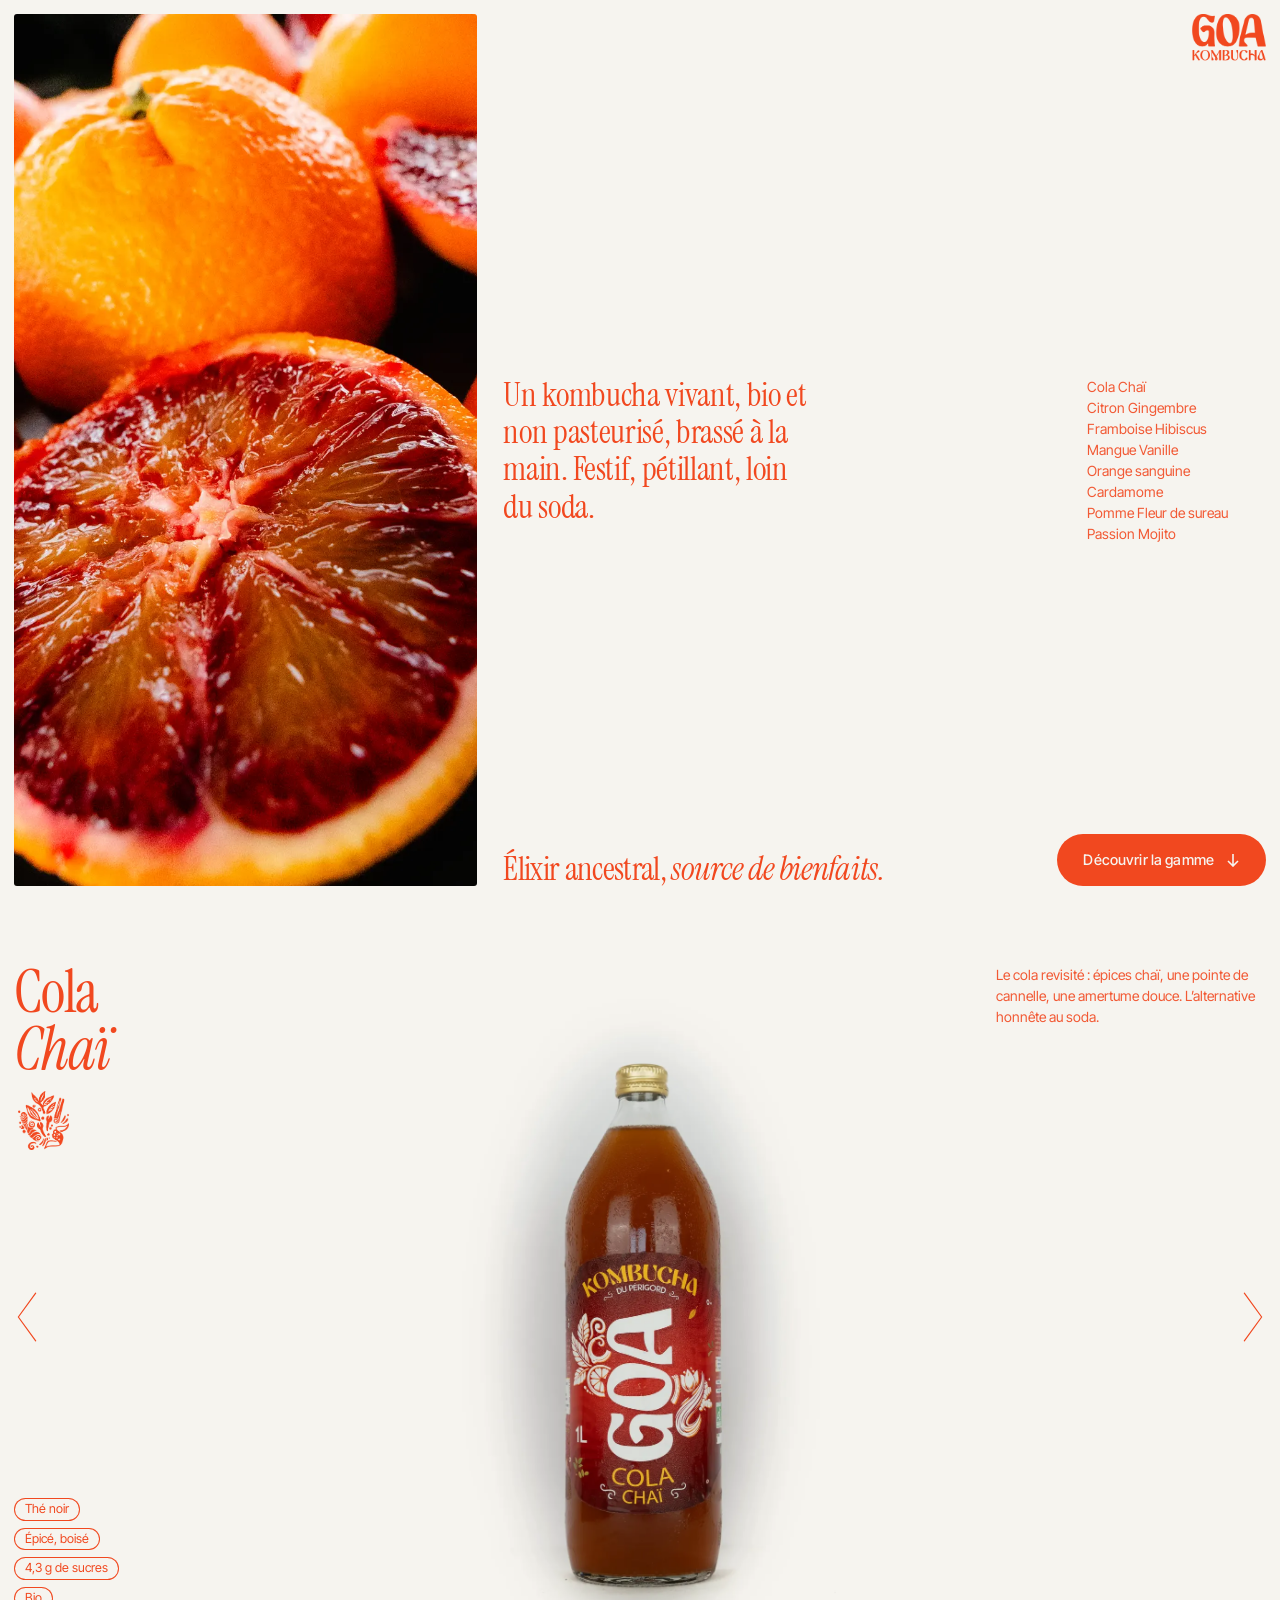
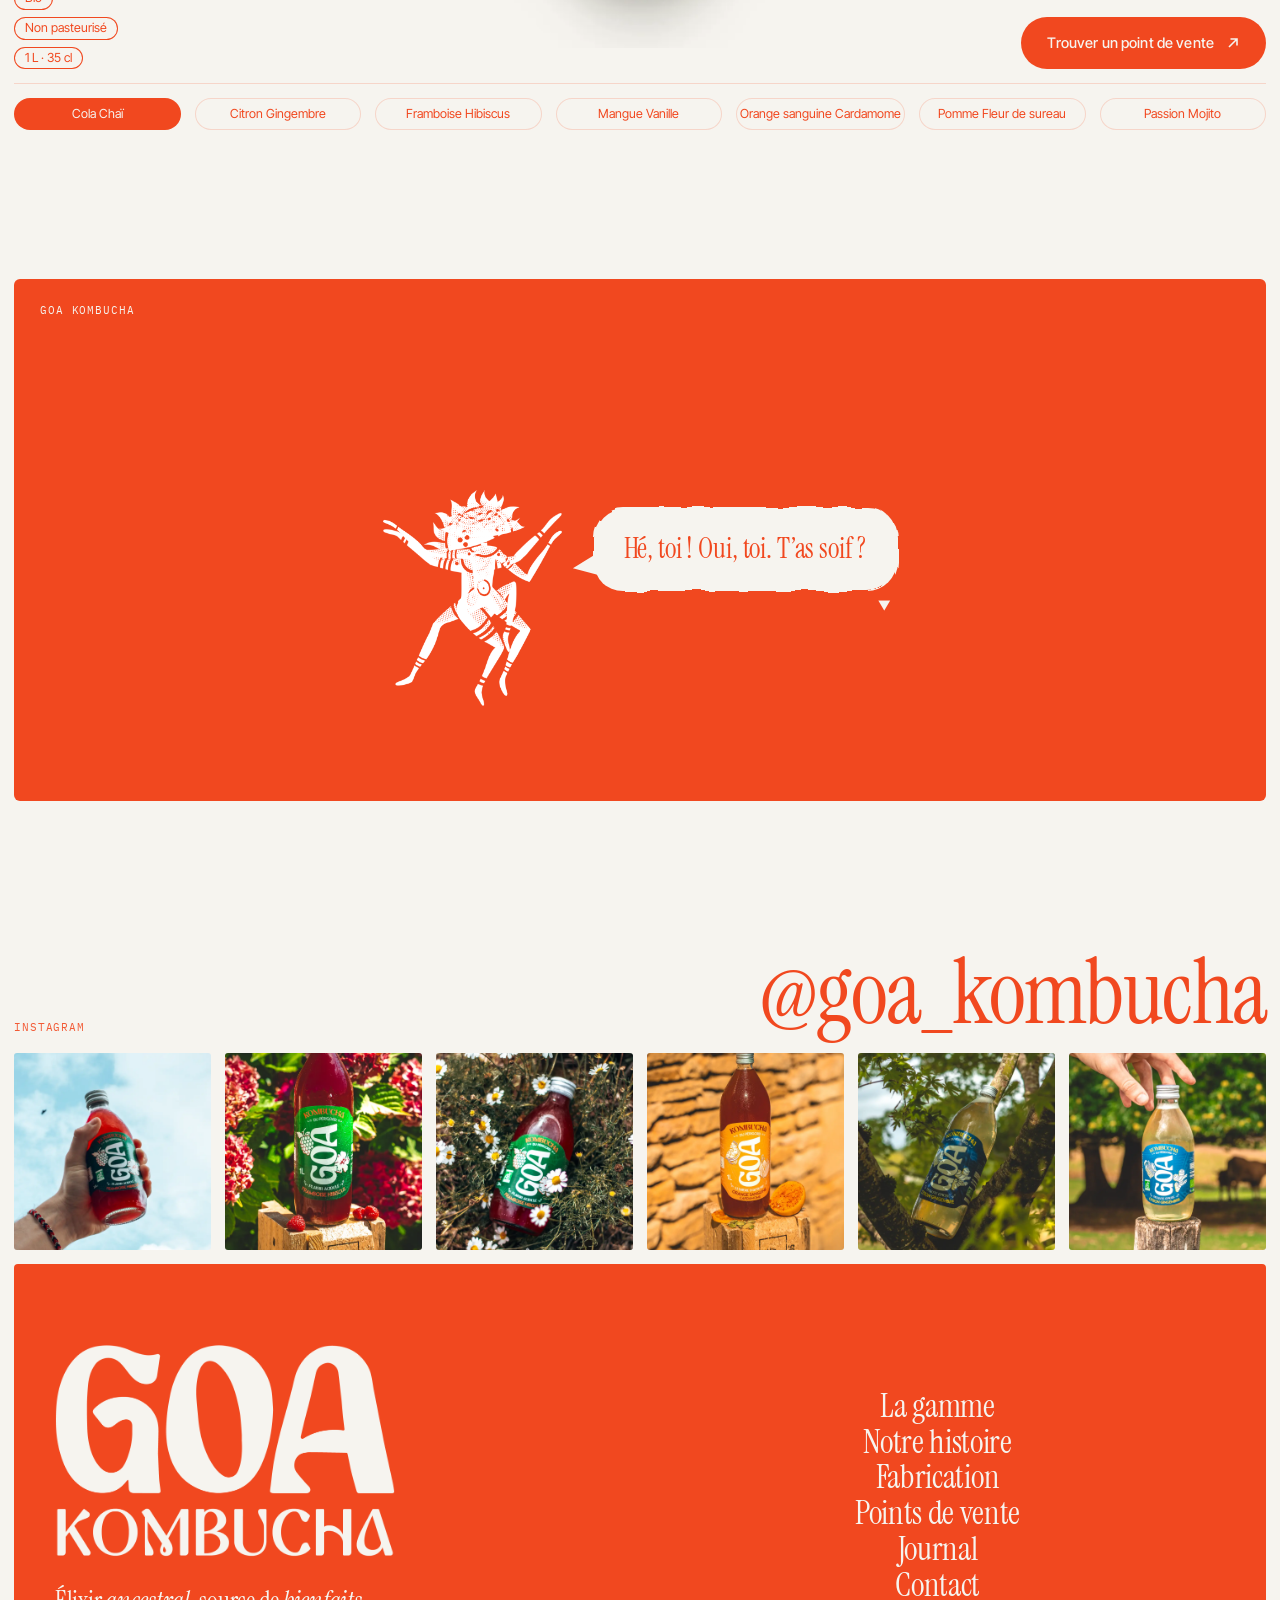
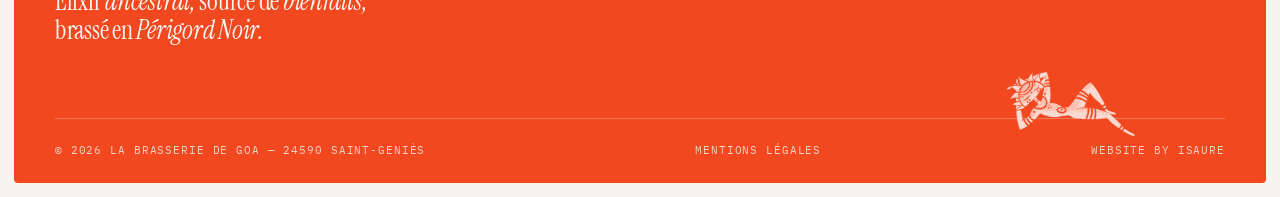
==== maquette-v2/index.html @ 50621bd3 "V2 : page 404 à bulles, saveurs du hero cliquables, FAQ animée, finitions - 404 : bulles orange en c" ====
<!doctype html>
<html lang="fr">
<head>
<meta charset="utf-8">
<meta name="viewport" content="width=device-width, initial-scale=1">
<title>GOA Kombucha — Kombucha bio du Périgord</title>
<meta name="description" content="GOA Kombucha — kombucha bio, vivant et non pasteurisé, brassé en Périgord Noir.">
<link rel="icon" href="img/logo/goa-rond.png">
<link rel="preconnect" href="https://fonts.googleapis.com">
<link rel="preconnect" href="https://fonts.gstatic.com" crossorigin>
<link href="https://fonts.googleapis.com/css2?family=Instrument+Serif:ital@0;1&family=IBM+Plex+Mono:wght@400;500&family=Inter+Tight:wght@400;500;600&display=swap" rel="stylesheet">
<link rel="stylesheet" href="style.css?v=20261012230729">
</head>
<body class="home">

<header class="hdr">
  <a href="index.html" class="hdr__logo" aria-label="GOA — accueil"><span class="wordmark"></span></a>
  <nav class="nav" aria-label="Navigation principale"><a class="tag br" href="#gamme" data-en="Range">La gamme</a><a class="tag br" href="histoire.html" data-en="Story">Histoire</a><a class="tag br" href="fabrication.html" data-en="Making">Fabrication</a><a class="tag br" href="points-de-vente.html" data-en="Where to buy">Points de vente</a><a class="tag br" href="journal.html" data-en="Journal">Journal</a><a class="tag br" href="contact.html" data-en="Contact">Contact</a></nav>
  <div class="hdr__right">
    <div class="lang tag"><button class="is-on" data-lang="fr">FR</button><span>/</span><button data-lang="en">EN</button></div>
    <a class="tag br hdr__pro" href="#" data-pro data-en="Pro area">Espace pro</a>
    <button class="burger" aria-expanded="false" aria-label="Menu"><i></i></button>
  </div>
</header>

<main id="top">

<!-- ============ HERO ============ -->
<section class="hero">
  <div class="hero__card" data-pop="fade">
    <div class="hero__panel">
      <img src="img/photos/dsc05796.webp" alt="Orange sanguine, coupée">
    </div>
    <div class="hero__main">
      <div class="hero__cols">
        <div class="hcol"><p data-en="A living, organic, unpasteurised kombucha, brewed by hand. Festive, sparkling, nothing like soda.">Un kombucha vivant, bio et non pasteurisé, brassé à la main. Festif, pétillant, loin du soda.</p></div>
        <div class="hcol"><ul><li><a href="#gamme" data-flavor="0">Cola Chaï</a></li><li><a href="#gamme" data-flavor="1">Citron Gingembre</a></li><li><a href="#gamme" data-flavor="2">Framboise Hibiscus</a></li><li><a href="#gamme" data-flavor="3">Mangue Vanille</a></li><li><a href="#gamme" data-flavor="4">Orange sanguine Cardamome</a></li><li><a href="#gamme" data-flavor="5">Pomme Fleur de sureau</a></li><li><a href="#gamme" data-flavor="6">Passion Mojito</a></li></ul></div>
      </div>
      <div class="hero__bottom">
        <h1 class="serif hero__title"><span data-en="Ancestral elixir,">Élixir ancestral,</span> <em data-en="a source of goodness.">source de bienfaits.</em></h1>
        <a class="btn" href="#gamme"><span data-en="Discover the range">Découvrir la gamme</span><svg viewBox="0 0 14 14" fill="none" stroke="currentColor" stroke-width="1.6"><path d="M7 1v12M2 8l5 5 5-5"/></svg></a>
      </div>
    </div>
  </div>
</section>

<!-- ============ LA GAMME : toute la gamme d'un coup d'œil, la saveur survolée en grand ============ -->
<section class="gamme" id="gamme">
  <div class="wrap">
    <div class="stage" data-pop>
      <div class="stage__top">
        <div><span class="tag tag--soft stage__tag"></span><h3 class="serif stage__title"></h3><span class="stage__fruit" aria-hidden="true"></span></div>
        <div class="stage__topr"><p class="stage__desc"></p></div>
      </div>
      <div class="stage__mid">
        <img class="stage__bottle" alt="">
      </div>
      <div class="stage__bottom">
        <ul class="pills"></ul>
        <a class="btn stage__btn" href="points-de-vente.html"><span data-en="Where to buy">Trouver un point de vente</span><svg viewBox="0 0 14 14" fill="none" stroke="currentColor" stroke-width="1.6"><path d="M3 11 11 3M4.5 3H11v6.5"/></svg></a>
      </div>

        <button class="stage__arrow stage__arrow--l" aria-label="Saveur précédente"><svg viewBox="0 0 24 48" fill="none" stroke="currentColor" stroke-width="1.1" stroke-linecap="round" stroke-linejoin="round" aria-hidden="true"><path d="M20 2 4 24l16 22"/></svg></button>
        <button class="stage__arrow stage__arrow--r" aria-label="Saveur suivante"><svg viewBox="0 0 24 48" fill="none" stroke="currentColor" stroke-width="1.1" stroke-linecap="round" stroke-linejoin="round" aria-hidden="true"><path d="M4 2l16 22L4 46"/></svg></button>
    </div>
    <div class="pickrow" role="group" aria-label="La gamme"></div>
  </div>
</section>

<!-- ============ AFFICHE : un petit dialogue ============ -->
<section class="poster" data-pop style="margin-top:var(--void)">
  <span class="tag tl">GOA Kombucha</span>
  <div class="poster__scene">
    <div class="stopmo poster__perso" data-frames="dancer,dancer-2" data-fps="1.5"></div>
    <div class="poster__bubble" role="status" aria-live="polite">
      <p class="poster__text"><span class="typed"></span><span class="rest"></span></p>
      <span class="poster__next" aria-hidden="true">▼</span>
    </div>
  </div>
  <svg width="0" height="0" aria-hidden="true" style="position:absolute"><filter id="rough" x="-6%" y="-10%" width="112%" height="120%"><feTurbulence type="fractalNoise" baseFrequency=".035" numOctaves="2" seed="4"/><feDisplacementMap in="SourceGraphic" scale="8"/></filter></svg>
</section>

</main>

<!-- ============ INSTAGRAM ============ -->
<section class="insta">
  <div class="wrap">
    <div class="insta__head">
      <span class="tag tag--soft" data-pop>Instagram</span>
      <a class="insta__handle serif" href="#" data-pop>@goa_kombucha</a>
    </div>
    <div class="insta__grid"><a href="#" data-pop><img src="img/photos/dsc-0016-grand.webp" alt="" loading="lazy"></a><a href="#" data-pop><img src="img/photos/dsc01860.webp" alt="" loading="lazy"></a><a href="#" data-pop><img src="img/photos/dsc-0034-grand.webp" alt="" loading="lazy"></a><a href="#" data-pop><img src="img/photos/dsc02057.webp" alt="" loading="lazy"></a><a href="#" data-pop><img src="img/photos/img-4917-grand.webp" alt="" loading="lazy"></a><a href="#" data-pop><img src="img/photos/dsc-0027-grand.webp" alt="" loading="lazy"></a></div>
  </div>
</section>


<footer class="ft">
  <div class="ft__inner">
    <div class="ft__brand">
      <a href="index.html" class="ft__logo" aria-label="GOA — accueil"><span class="wordmark"></span></a>
      <p class="ft__phrase">Élixir <em>ancestral,</em> source de <em>bienfaits,</em> brassé en <em>Périgord&nbsp;Noir.</em></p>
    </div>
    <nav class="ft__nav" aria-label="Pied de page">
      <a href="index.html#gamme">La gamme</a><a href="histoire.html">Notre histoire</a><a href="fabrication.html">Fabrication</a>
      <a href="points-de-vente.html">Points de vente</a><a href="journal.html">Journal</a><a href="contact.html">Contact</a>
    </nav>
    <div class="ft__legal"><img class="ft__sleep" src="img/persos/dormir.webp" alt=""><span>© 2026 La Brasserie de GOA — 24590 Saint-Geniès</span><a href="#">Mentions légales</a><a href="https://isaure-lohest.com/" target="_blank" rel="noopener">Website by Isaure</a></div>
  </div>
</footer>

<!-- ============ ESPACE PRO ============ -->
<div class="pro" aria-hidden="true" role="dialog" aria-modal="true" aria-label="Espace pro">
  <div class="drawer__scrim"></div>
  <div class="pro__box">
    <img class="pro__perso" src="img/persos/porter-verres.webp" alt="">
    <button class="drawer__close pro__close" aria-label="Fermer">✕</button>
    <span class="tag tag--soft">Espace pro</span>
    <h2 class="serif">Servir GOA, <em>c’est simple.</em></h2>
    <ul>
      <li><b>Épiceries &amp; magasins bio</b><span>dès 6 bouteilles</span></li>
      <li><b>Restaurants &amp; bars</b><span>dès 12 bouteilles</span></li>
      <li><b>Événements</b><span>sur devis</span></li>
    </ul>
    <a class="btn" href="#">Accéder à l’espace pro ↗</a>
  </div>
</div>

<script src="app.js?v=20261012230729"></script>
</body>
</html>
---- maquette-v2/style.css ----
@charset "utf-8";
/* =========================================================
   GOA — maquette V2 · « le grand salon »
   Beige chaud, terracotta, orange. Presque rien à l'écran,
   des petits textes, des filets, des personnages qui flânent.
   Les saveurs apportent la couleur ; le survol apporte le jeu.
   ========================================================= */

:root {
  --paper: #f6f4ef;                                /* crème presque blanc (réf. re_) */
  --paper-2: #ebe8e1;
  --card: #fbfaf6;
  --ink: #f1481f;                                  /* tout le texte et les filets en orange (réf. re_). Revenir au brun : #251b15 */
  --ink-2: color-mix(in srgb, var(--ink) 90%, var(--paper));
  --terra: #f1481f;                               /* l'orange de la marque : texte, filets, pastilles, pied de page */
  --orange: #f1481f;
  --line: color-mix(in srgb, var(--ink) 18%, transparent);
  --c: #b3262b;                                   /* couleur de la saveur courante */

  --f-display: 'Instrument Serif', 'Times New Roman', serif;
  --f-sans: 'Inter Tight', system-ui, sans-serif;
  --f-mono: 'IBM Plex Mono', ui-monospace, monospace;

  --frame: 14px;                                  /* le liseré terracotta qui encadre le hero et le pied */
  --hdr: 64px;
  --gut: clamp(20px, 3.4vw, 52px);
  --pop: cubic-bezier(.34, 1.56, .64, 1);         /* rebond : dépasse puis se pose */
  --ease: cubic-bezier(.22, 1, .36, 1);
  --ph: max(300px, calc((100vw - 28px) * .37));   /* largeur de la photo du hero */
  --void: clamp(90px, 15vh, 190px);               /* le vide, mesuré */
}

*, *::before, *::after { box-sizing: border-box; }
html { -webkit-text-size-adjust: 100%; scroll-behavior: smooth; scroll-padding-top: var(--hdr); overflow-x: clip; }
body { margin: 0; background: var(--paper); color: var(--ink); font: 400 16px/1.55 var(--f-sans); -webkit-font-smoothing: antialiased; overflow-x: clip; }
img { display: block; max-width: 100%; }
a { color: inherit; text-decoration: none; }
button { font: inherit; color: inherit; background: none; border: 0; padding: 0; cursor: pointer; }
h1, h2, h3, h4, p, ul, ol, dl, dd, figure { margin: 0; }
ul, ol { padding: 0; list-style: none; }
::selection { background: var(--terra); color: var(--paper); }
:focus-visible { outline: 2px solid var(--terra); outline-offset: 3px; }
.sr { position: absolute; width: 1px; height: 1px; overflow: hidden; clip: rect(0 0 0 0); white-space: nowrap; }

.wrap { padding-inline: calc(var(--frame) + var(--gut) * .5); }
.serif { font-family: var(--f-display); font-optical-sizing: auto; font-weight: 400; letter-spacing: -.02em; line-height: 1.02; }
.serif em { font-weight: 400; }
.tag { font-family: var(--f-mono); font-size: 11px; font-weight: 400; letter-spacing: .08em; text-transform: uppercase; line-height: 1.4; }
.tag--soft { color: var(--ink-2); }
.small { font-size: 14px; line-height: 1.55; color: var(--ink-2); }

/* [ crochets ] : le crochet s'écarte au survol */
.br { display: inline-flex; gap: .5em; align-items: baseline; white-space: nowrap; transition: gap .45s var(--pop), color .25s; }
.br::before { content: '['; } .br::after { content: ']'; }
.br:hover { gap: 1.1em; color: var(--terra); }

/* boutons : un pavé plein qui grossit et penche */
.btn { display: inline-flex; align-items: center; gap: 12px; padding: 15px 26px; border-radius: 99px; background: var(--terra); color: var(--paper); font-size: 14.5px; font-weight: 500; letter-spacing: .01em; transition: transform .5s var(--pop), background-color .3s; }
.btn:hover { transform: scale(1.07) rotate(-2deg); background: var(--orange); }
.btn:active { transform: scale(.97); }
.btn svg { width: 14px; height: 14px; transition: transform .5s var(--pop); }
.btn:hover svg { transform: translateX(4px) rotate(-12deg); }
.btn--line { background: transparent; color: var(--ink); box-shadow: inset 0 0 0 1.5px var(--ink); }
.btn--line:hover { background: var(--ink); color: var(--paper); }
.btn--paper { background: var(--paper); color: var(--terra); }
.btn--paper:hover { background: #fff; }

/* logo par masque : prend la couleur du texte */
.wordmark { display: block; background: currentColor; aspect-ratio: 1648 / 1063;
  -webkit-mask: url(img/logo/logo-blanc.png) center / contain no-repeat; mask: url(img/logo/logo-blanc.png) center / contain no-repeat; }

/* ---------- En-tête : classique, discret ---------- */
.hdr { position: fixed; inset: 0 0 auto; z-index: 60; height: var(--hdr); display: grid; grid-template-columns: 1fr auto 1fr; align-items: center; gap: 24px; padding-inline: calc(var(--frame) + 16px); color: var(--ink); transition: background-color .4s, color .4s, box-shadow .4s, padding .5s var(--ease); }
.hdr.is-solid { background: color-mix(in srgb, var(--paper) 94%, transparent); backdrop-filter: blur(12px); -webkit-backdrop-filter: blur(12px); box-shadow: 0 1px 0 var(--line); }
.hdr__logo { width: 74px; transition: transform .5s var(--pop); }
.hdr__logo:hover { transform: rotate(-5deg) scale(1.08); }
.nav { display: flex; gap: clamp(16px, 2.2vw, 34px); }
/* page active : un seul trait continu sous les crochets et le mot (le soulignement natif se coupait entre les trois morceaux) */
.nav a[aria-current="page"] { padding-bottom: 5px; background: linear-gradient(currentColor, currentColor) 0 100% / 100% 1.5px no-repeat; }
.hdr__right { display: flex; justify-content: flex-end; align-items: center; gap: 22px; }
.lang { display: flex; gap: 6px; } .lang button { opacity: .5; transition: opacity .2s; } .lang button.is-on { opacity: 1; }
.burger { display: none; width: 42px; height: 42px; border-radius: 50%; box-shadow: inset 0 0 0 1.5px currentColor; position: relative; transition: transform .5s var(--pop); }
.burger:hover { transform: scale(1.1) rotate(8deg); }
.burger i, .burger i::before { position: absolute; left: 13px; right: 13px; height: 1.5px; background: currentColor; transition: transform .35s var(--ease); }
.burger i { top: 20px; } .burger i::before { content: ''; left: 0; right: 0; top: -5px; }
.burger[aria-expanded="true"] i { transform: rotate(45deg); } .burger[aria-expanded="true"] i::before { transform: translateY(5px) rotate(-90deg); }
@media (max-width: 1000px) {
  .hdr { grid-template-columns: 1fr auto; }
  .burger { display: block; }
  .hdr__pro { display: none; }
  .nav { position: fixed; inset: var(--hdr) 0 auto 0; flex-direction: column; gap: 0; padding: 6px calc(var(--frame) + 16px) 26px; background: var(--paper); color: var(--ink); box-shadow: 0 1px 0 var(--line); transform: translateY(-10px); opacity: 0; visibility: hidden; transition: transform .4s var(--ease), opacity .3s, visibility .3s; }
  .nav.is-open { transform: none; opacity: 1; visibility: visible; }
  .nav a { font-family: var(--f-display); font-size: 30px; font-weight: 400; letter-spacing: -.01em; text-transform: none; padding: 12px 0; border-bottom: 1px solid var(--line); }
  .nav a::before, .nav a::after { display: none; }
  .nav a[aria-current="page"] { background: none; font-style: italic; }
}

/* ---------- Entrées : un petit rebond, une seule fois ---------- */
.js [data-pop] { opacity: 0; }
.js [data-pop].in { opacity: 1; animation: pop .95s var(--pop) backwards; animation-delay: var(--d, 0s); }
.js [data-pop="up"].in { animation-name: popUp; animation-timing-function: var(--ease); }
.js [data-pop="fade"].in { animation: fade 1s var(--ease) backwards; animation-delay: var(--d, 0s); }
@keyframes pop { from { opacity: 0; transform: scale(.84) translateY(20px); } to { opacity: 1; transform: none; } }
@keyframes popUp { from { opacity: 0; transform: translateY(44px); } to { opacity: 1; transform: none; } }
@keyframes fade { from { opacity: 0; } to { opacity: 1; } }

/* ---------- Personnages ---------- */
.perso { display: block; }
.perso img, .stopmo img { transition: transform .55s var(--pop); }
.perso:hover img, .stopmo:hover img { transform: rotate(-6deg) scale(1.07); }
.float { animation: float 7s ease-in-out infinite; }
@keyframes float { 50% { transform: translateY(-10px) rotate(1.5deg); } }
.stopmo { display: grid; }
.stopmo img { grid-area: 1 / 1; width: 100%; height: auto; opacity: 0; }
.stopmo img.on { opacity: 1; }
.hop { animation: hop .75s var(--pop); }
@keyframes hop { 0% { transform: none; } 30% { transform: translateY(-30px) scaleY(1.06) scaleX(.96); } 58% { transform: translateY(0) scaleY(.9) scaleX(1.08); } 100% { transform: none; } }
[data-hop] { cursor: pointer; }

/* =========================================================
   ACCUEIL
   ========================================================= */
.hero { height: 100svh; min-height: 660px; background: var(--paper); padding: 14px; }   /* la photo est à 14 px de tous les bords */
.hero__card { position: relative; height: 100%; display: grid; grid-template-columns: var(--ph) 1fr; gap: 14px; }
.hero__panel { position: relative; border-radius: 3px; overflow: hidden; background: var(--paper-2); }
.hero__panel img { position: absolute; inset: 0; width: 100%; height: 100%; object-fit: cover; transition: transform 1.2s var(--ease); }
.hero__panel:hover img { transform: scale(1.04); }
.hero__main { position: relative; display: grid; grid-template-rows: 1fr auto; padding: calc(var(--hdr) - 6px) 0 0 12px; min-width: 0; }
.hero__top { display: flex; justify-content: space-between; gap: 16px; }
.hero__cols { align-self: center; display: grid; grid-template-columns: repeat(12, 1fr); column-gap: 16px; row-gap: 32px; }
.hcol:nth-child(1) { grid-column: 1 / 6; }
.hcol:nth-child(1) p { font-family: var(--f-display); font-size: clamp(26px, 2.6vw, 42px); line-height: 1.12; letter-spacing: -.01em; color: var(--ink); max-width: 17em; }
.hcol:nth-child(2) { grid-column: 10 / 13; }
.hcol h2 { font-family: var(--f-mono); font-size: 11px; font-weight: 500; letter-spacing: .08em; text-transform: uppercase; margin-bottom: 8px; }
.hcol p, .hcol li { font-size: 14px; line-height: 1.5; color: var(--ink-2); }
.hcol li button { text-align: left; transition: color .2s, padding .45s var(--pop); }
.hcol li button:hover, .hcol li button.is-on { color: var(--terra); padding-left: 10px; }
/* saveurs du hero : cliquables, elles mènent à la gamme avec la saveur choisie ; la ligne glisse au survol */
.hcol li a { display: inline-block; transition: color .3s, transform .45s var(--pop); }
.hcol li a:hover, .hcol li a:focus-visible { color: var(--terra); transform: translateX(10px); }
.hero__bottom { display: flex; justify-content: space-between; align-items: end; gap: 24px; flex-wrap: wrap; }
.hero__title { font-size: clamp(26px, 2.6vw, 42px); max-width: 17em; }
.hero__title em { font-style: italic; color: var(--terra); }
.hero__dancer { position: absolute; left: 44%; top: 17%; width: clamp(70px, 7vw, 120px); }
.hero__sun { position: absolute; right: 6%; top: 11%; width: clamp(30px, 3vw, 46px); animation: spin 70s linear infinite; opacity: .8; }
@keyframes spin { to { transform: rotate(360deg); } }
@media (max-width: 1100px) { .hcol:nth-child(n) { grid-column: span 6; } }
@media (max-width: 860px) {
  .hero { height: auto; min-height: 100svh; }
  .hero__card { grid-template-columns: 1fr; height: auto; }
  .hero__panel { height: 44svh; }
  .hero__main { gap: 30px; padding: 14px 8px 10px; }
  .hero__sun { display: none; }
}

/* la gamme : la scène (nom, cadres, cartes) + toute la gamme en rangée (réf. Bouquet) */
.gamme { padding-block: var(--void) 0; }
.stage { display: grid; grid-template-rows: auto 1fr auto; min-height: min(86svh, 820px); padding-bottom: 12px; }
.stage__top { display: flex; justify-content: space-between; align-items: flex-start; gap: 20px; }
.stage__title { font-size: clamp(46px, 4.6vw, 78px); line-height: .96; margin-top: 0; animation: popUp .5s var(--ease) backwards; }
.stage__title span, .stage__title em { display: block; }
.stage__title em { font-style: italic; }
.stage__mid { position: relative; display: grid; place-items: center; padding-block: clamp(10px, 2vh, 24px); }
.stage__bottle { height: clamp(300px, 56vh, 560px); width: auto; max-width: 100%; object-fit: contain; mix-blend-mode: multiply; animation: pop .6s var(--pop) backwards; transition: transform .3s ease-out; }
.stage__bottle.label { height: auto; width: min(52vw, 560px); mix-blend-mode: normal; border-radius: 4px; transform: rotate(-5deg); }
.stage__bottle:hover { transform: scale(1.06) rotate(-3deg); }
.stage__bottle.label:hover { transform: scale(1.05) rotate(-2deg); }
.stage__arrow { position: absolute; top: 50%; width: 26px; margin-top: -26px; color: var(--ink); transition: transform .3s ease-out, opacity .2s; }
.stage__arrow svg { display: block; width: 100%; height: auto; overflow: visible; }
.stage__arrow--l { left: clamp(0px, 4vw, 70px); } .stage__arrow--r { right: clamp(0px, 4vw, 70px); }
.stage__arrow--l:hover { transform: translateX(-6px); } .stage__arrow--r:hover { transform: translateX(6px); }
.stage__bottom { display: grid; grid-template-columns: repeat(12, 1fr); column-gap: 20px; align-items: end; }
.pills { grid-column: 1 / 5; display: grid; justify-items: start; gap: 6px; }
.pill { display: inline-block; padding: 3px 12px; border-radius: 99px; box-shadow: inset 0 0 0 1px var(--terra); color: var(--terra); font-size: 13px; line-height: 1.5; transition: transform .35s var(--pop), background-color .2s, color .2s; }
.pill--fill { background: var(--terra); color: var(--paper); box-shadow: none; margin-top: 4px; }
.pill--fill:hover { transform: scale(1.06) rotate(-2deg); }
.stage__desc { grid-column: 6 / 11; font-size: 14.5px; color: var(--ink-2); max-width: 44ch; }
.stage__btn { grid-column: 10 / 13; justify-self: end; }
@media (max-width: 900px) {
  .stage__bottom { grid-template-columns: 1fr; row-gap: 16px; }
  .pills, .stage__desc, .stage__btn { grid-column: 1; justify-self: start; text-align: left; }
  .stage__arrow { top: auto; bottom: 0; margin-top: 0; }
}
.pickrow__title { text-align: center; font-size: clamp(22px, 2.2vw, 32px); margin: clamp(28px, 5vw, 64px) 0 18px; padding-top: clamp(20px, 3vw, 36px); border-top: 1px solid var(--line); }
.pickrow { display: grid; grid-template-columns: repeat(7, 1fr); gap: clamp(6px, .8vw, 12px); }
.pick { display: grid; gap: 6px; text-align: center; transition: transform .4s var(--pop); }
.pick:hover, .pick.is-on { transform: translateY(-5px); }
.pick__tile { display: grid; place-items: end center; aspect-ratio: 4 / 5; border-radius: 6px; background: #fbfaf6; overflow: hidden; padding-top: 8%; box-shadow: 0 0 0 1px var(--line); transition: box-shadow .25s; }
.pick__tile img { height: 100%; width: auto; max-width: 92%; object-fit: contain; mix-blend-mode: multiply; transition: transform .3s ease-out; }
.pick__tile img.label { height: auto; width: 88%; align-self: center; mix-blend-mode: normal; border-radius: 3px; transform: rotate(-6deg); }
.pick:hover .pick__tile img:not(.label), .pick.is-on .pick__tile img:not(.label) { transform: scale(1.08) rotate(-3deg); }
.pick__name { padding: 9px 4px; border-radius: 6px; background: #fbfaf6; font-size: 13.5px; line-height: 1.2; box-shadow: 0 0 0 1px var(--line); transition: background-color .25s, color .25s; }
.pick.is-on .pick__tile { box-shadow: 0 0 0 2px var(--ink); }
.pick.is-on .pick__name { background: var(--ink); color: var(--paper); }
@media (max-width: 1000px) {
  .pickrow { display: flex; overflow-x: auto; scroll-snap-type: x mandatory; padding-bottom: 10px; }
  .pick { flex: 0 0 34%; scroll-snap-align: start; }
}
@media (max-width: 640px) { .pick { flex-basis: 44%; } }

/* histoire : une photo, un texte, du vide */
.story { padding-block: var(--void); display: grid; grid-template-columns: repeat(12, 1fr); column-gap: 20px; align-items: end; }
.story__photo { grid-column: 1 / 5; }
.story__photo img { width: 100%; aspect-ratio: 3 / 4; object-fit: cover; border-radius: 3px; transition: transform .9s var(--pop); }
.story__photo:hover img { transform: rotate(-1.2deg) scale(1.02); }
.story__photo figcaption { margin-top: 10px; }
.story__perso { grid-column: 6 / 8; align-self: start; width: clamp(90px, 9vw, 140px); }
.story__text { grid-column: 9 / 13; padding-bottom: 38px; }
.story__text h2 { font-size: clamp(30px, 3.2vw, 52px); margin: 14px 0 22px; }
.story__text .btn { margin-top: 26px; }
@media (max-width: 860px) { .story__photo, .story__perso, .story__text { grid-column: 1 / -1; } .story__perso { margin-block: 20px; } .story__text { padding-top: 24px; } }

/* l'affiche orange : le personnage parle dans une vraie bulle, au contour légèrement irrégulier, de la taille du texte */
.poster { position: relative; margin: 0 var(--frame) var(--void); min-height: clamp(420px, 58svh, 600px); border-radius: 6px; background: var(--orange); color: var(--paper); display: grid; place-items: center; padding: 26px; overflow: hidden; }
.poster .tag { position: absolute; }
.poster .tl { left: 26px; top: 24px; }
.poster__scene { display: grid; grid-template-columns: clamp(130px, 14vw, 210px) auto; column-gap: clamp(18px, 2.4vw, 36px); align-items: end; min-height: clamp(260px, 26vw, 360px); cursor: pointer; }
.poster__perso { width: 100%; filter: invert(1) brightness(1.1); }
.poster__perso:hover img { transform: none; }
.poster__bubble { position: relative; isolation: isolate; align-self: end; justify-self: start; margin-bottom: clamp(70px, 9vw, 130px); width: fit-content; max-width: min(30em, 52vw); padding: clamp(18px, 2vw, 30px) clamp(22px, 2.4vw, 36px); color: var(--ink); }
.poster__bubble::before { content: ''; position: absolute; inset: 0; z-index: -1; background: var(--paper); border-radius: 30px; filter: url(#rough); }
.poster__bubble::after { content: ''; position: absolute; z-index: -1; left: -20px; bottom: 14px; width: 34px; height: 30px; background: var(--paper); clip-path: polygon(100% 0, 100% 100%, 0 70%); filter: url(#rough); }
.poster__text { font-family: var(--f-display); font-size: clamp(22px, 2.2vw, 34px); line-height: 1.16; letter-spacing: -.005em; }
.poster__text .rest { color: transparent; }   /* le reste du texte réserve déjà la place : la bulle ne bouge pas pendant l'écriture */
.poster__next { position: absolute; right: 6px; bottom: -24px; font-size: 13px; color: var(--paper); opacity: 0; }
.poster__bubble.is-done .poster__next { opacity: 1; animation: blink 1s steps(2) infinite; }
@keyframes blink { 50% { opacity: 0; } }
@media (max-width: 700px) { .poster__scene { grid-template-columns: 1fr; justify-items: start; } .poster__perso { width: 110px; } .poster__bubble { max-width: 100%; margin-bottom: 0; } .poster__bubble::after { left: 24px; bottom: auto; top: -22px; transform: rotate(90deg); } }

/* ce qu'on met dans la bouteille : quatre petites colonnes */
.vals { padding-block: var(--void); }
.vals__title { font-size: clamp(34px, 4.4vw, 70px); margin-bottom: var(--void); max-width: 12em; }
.vals__title em { font-style: italic; }
.vals__grid { display: grid; grid-template-columns: repeat(4, 1fr); border-top: 1px solid var(--ink); }
.val { padding: 18px 22px 0 0; border-right: 0; transition: transform .55s var(--pop); }
.val + .val { padding-left: 22px; border-left: 1px solid var(--line); }
.val:hover { transform: translateY(-6px); }
.val__perso { width: 74px; height: 94px; margin: clamp(30px, 6vw, 80px) 0 20px; }
.val__perso img { width: 100%; height: 100%; object-fit: contain; object-position: left bottom; }
.val h3 { font-size: clamp(26px, 2.4vw, 38px); margin-bottom: 8px; }
.val p { max-width: 26ch; }
@media (max-width: 860px) { .vals__grid { grid-template-columns: repeat(2, 1fr); row-gap: 40px; } .val:nth-child(3) { border-left: 0; padding-left: 0; } .val:nth-child(1), .val:nth-child(2) { padding-bottom: 0; } }

/* ---------- Pied de page : un bloc terracotta qui flotte sur le beige ---------- */
.ft { --line: color-mix(in srgb, var(--paper) 36%, transparent); margin: 14px; background: var(--terra); color: var(--paper); border-radius: 4px; padding: clamp(60px, 9vh, 110px) clamp(22px, 3.2vw, 48px) clamp(16px, 2vw, 24px); }
.ft__inner { position: relative; display: grid; grid-template-columns: repeat(12, 1fr); column-gap: 20px; row-gap: clamp(48px, 8vh, 90px); }
.ft__brand { grid-column: 1 / 6; width: min(100%, 340px); }
.ft__logo { display: block; width: 100%; }
.ft__logo .wordmark { width: 100%; }
.ft__phrase { margin-top: 24px; font-family: var(--f-display); font-weight: 400; font-size: clamp(22px, 2vw, 30px); letter-spacing: -.01em; line-height: 1.12; }
.ft__phrase em { font-style: italic; }

.ft__legal { grid-column: 1 / -1; display: flex; flex-wrap: wrap; justify-content: space-between; gap: 8px 28px; padding-top: 16px; border-top: 1px solid var(--line); font-family: var(--f-mono); font-size: 11px; font-weight: 400; letter-spacing: .08em; text-transform: uppercase; opacity: .8; }
@media (max-width: 860px) { .ft__brand { grid-column: 1 / -1; }  }

/* ---------- Fiche saveur (tiroir) ---------- */
.drawer { position: fixed; inset: 0; z-index: 80; visibility: hidden; }
.drawer.is-open { visibility: visible; }
.drawer__scrim { position: absolute; inset: 0; background: color-mix(in srgb, var(--ink) 50%, transparent); opacity: 0; transition: opacity .4s; }
.drawer.is-open .drawer__scrim { opacity: 1; }
.drawer__box { position: absolute; top: var(--frame); right: var(--frame); bottom: var(--frame); width: min(560px, calc(100% - var(--frame) * 2)); background: var(--paper); border-radius: 6px; overflow: auto; transform: translateX(110%); transition: transform .65s var(--ease); display: flex; flex-direction: column; }
.drawer.is-open .drawer__box { transform: none; }
.drawer__media { position: relative; flex: none; height: clamp(250px, 42vh, 400px); margin: 10px; border-radius: 3px; background: #fbfaf6; display: flex; align-items: flex-end; justify-content: center; gap: 4%; padding: 28px 20px 0; overflow: hidden; }
.drawer__media img { height: 100%; width: auto; max-width: 46%; object-fit: contain; mix-blend-mode: multiply; animation: pop .8s var(--pop) backwards; }
.drawer__media img:nth-child(2) { height: 78%; animation-delay: .08s; }
.drawer__media img.label { height: auto; width: 82%; max-width: none; align-self: center; mix-blend-mode: normal; border-radius: 4px; transform: rotate(-5deg); }
.drawer__media .tag { position: absolute; left: 14px; top: 12px; }
.drawer__info { padding: 14px 22px 26px; }
.drawer__title { font-size: clamp(36px, 4vw, 54px); margin: 6px 0 12px; }
.drawer__title em { font-style: italic; }
.drawer__table { margin-top: 22px; border-top: 1px solid var(--line); }
.drawer__table div { display: flex; justify-content: space-between; gap: 16px; padding: 10px 0; border-bottom: 1px solid var(--line); font-size: 14.5px; }
.drawer__table dt { color: var(--ink-2); } .drawer__table dd { font-weight: 500; text-align: right; }
.acc details { border-bottom: 1px solid var(--line); }
.acc summary { list-style: none; cursor: pointer; padding: 13px 0; display: flex; justify-content: space-between; font-weight: 500; }
.acc summary::-webkit-details-marker { display: none; }
.acc summary::after { content: '+'; font-size: 22px; line-height: 1; transition: transform .4s var(--pop); }
.acc details[open] summary::after { transform: rotate(45deg); }
.acc p { padding-bottom: 14px; color: var(--ink-2); font-size: 14.5px; }
.drawer__cta { display: flex; flex-wrap: wrap; align-items: center; gap: 14px 24px; margin-top: 24px; }
.drawer__nav { display: flex; justify-content: space-between; margin-top: 26px; padding-top: 16px; border-top: 1px solid var(--line); }
.drawer__close { position: absolute; top: 18px; right: 18px; z-index: 3; width: 40px; height: 40px; border-radius: 50%; background: var(--paper); font-size: 15px; transition: transform .45s var(--pop); }
.drawer__close:hover { transform: rotate(90deg) scale(1.1); }

/* Espace pro (fenêtre) */
.pro { position: fixed; inset: 0; z-index: 85; display: grid; place-items: center; padding: 20px; visibility: hidden; }
.pro.is-open { visibility: visible; }
.pro .drawer__scrim { opacity: 0; } .pro.is-open .drawer__scrim { opacity: 1; }
.pro__box { position: relative; width: min(520px, 100%); background: var(--paper); border-radius: 6px; padding: clamp(24px, 4vw, 44px); transform: translateY(40px) scale(.94); opacity: 0; transition: transform .6s var(--pop), opacity .3s; }
.pro.is-open .pro__box { transform: none; opacity: 1; }
.pro__box h2 { font-size: clamp(30px, 4vw, 44px); margin: 12px 0 22px; }
.pro__box h2 em { font-style: italic; }
.pro__box li { display: flex; justify-content: space-between; gap: 16px; padding: 13px 0; border-top: 1px solid var(--line); }
.pro__box li span { color: var(--ink-2); font-size: 14px; text-align: right; }
.pro__box .btn { margin-top: 24px; }
.pro__perso { position: absolute; width: 96px; right: 22px; top: -42px; }

/* =========================================================
   PAGES INTÉRIEURES
   ========================================================= */
main { padding-top: var(--hdr); }
.home main { padding-top: 0; }
.head { padding-block: var(--void) calc(var(--void) * .7); display: grid; grid-template-columns: repeat(12, 1fr); column-gap: 20px; align-items: end; }
.head > .tag:first-child { grid-column: 1 / 3; align-self: start; }
.head__title { grid-column: 3 / 11; font-size: clamp(46px, 7.4vw, 124px); }
.head__title em { font-style: italic; }
.head__perso { grid-column: 11 / 13; justify-self: end; width: clamp(80px, 9vw, 150px); }
.head__lead { grid-column: 3 / 8; margin-top: 30px; font-size: 17px; color: var(--ink-2); }
@media (max-width: 860px) { .head > .tag:first-child, .head__title, .head__lead { grid-column: 1 / -1; } .head > .tag:first-child { margin-bottom: 22px; } .head__perso { display: none; } }

.statement { font-size: clamp(26px, 3.3vw, 52px); max-width: 20em; line-height: 1.12; }
.statement em { font-style: italic; color: var(--terra); }

.facts { display: grid; grid-template-columns: repeat(4, 1fr); border-top: 1px solid var(--ink); }
.fact { padding: 14px 20px 0 0; } .fact + .fact { padding-left: 20px; border-left: 1px solid var(--line); }
.fact b { display: block; font-family: var(--f-display); font-weight: 400; font-size: clamp(20px, 1.9vw, 28px); line-height: 1.15; margin-top: 8px; }
@media (max-width: 760px) { .facts { grid-template-columns: repeat(2, 1fr); row-gap: 24px; } .fact:nth-child(3) { padding-left: 0; border-left: 0; } }

.duo { display: grid; grid-template-columns: repeat(12, 1fr); column-gap: 20px; align-items: end; padding-block: var(--void); }
.duo__photo { grid-column: 1 / 6; } .duo__photo img { width: 100%; aspect-ratio: 4 / 5; object-fit: cover; border-radius: 3px; transition: transform .9s var(--pop); } .duo__photo:hover img { transform: rotate(-1deg) scale(1.02); }
.duo__text { grid-column: 8 / 13; padding-bottom: 8px; }
.duo__text p + p { margin-top: 1em; }
@media (max-width: 860px) { .duo__photo, .duo__text { grid-column: 1 / -1; } .duo__text { padding-top: 28px; } }

.gallery { display: grid; grid-template-columns: repeat(12, 1fr); column-gap: 20px; row-gap: clamp(36px, 7vw, 110px); padding-bottom: var(--void); }
.gallery figure { overflow: visible; }
.gallery img { width: 100%; object-fit: cover; border-radius: 3px; transition: transform .8s var(--pop); }
.gallery figure:hover img { transform: scale(1.03) rotate(-.8deg); }
.gallery figcaption { margin-top: 9px; }
.g1 { grid-column: 1 / 5; } .g1 img { aspect-ratio: 3 / 4; }
.g2 { grid-column: 7 / 12; } .g2 img { aspect-ratio: 16 / 10; }
.g3 { grid-column: 2 / 7; } .g3 img { aspect-ratio: 16 / 10; }
.g4 { grid-column: 9 / 12; } .g4 img { aspect-ratio: 3 / 4; }
.g5 { grid-column: 1 / 4; } .g5 img { aspect-ratio: 1; }
.g6 { grid-column: 5 / 9; } .g6 img { aspect-ratio: 4 / 5; }
.g7 { grid-column: 10 / 13; } .g7 img { aspect-ratio: 1; }
.g8 { grid-column: 3 / 9; } .g8 img { aspect-ratio: 16 / 9; }
@media (max-width: 760px) { .gallery figure { grid-column: 1 / -1 !important; } .g2, .g4, .g6 { grid-column: 3 / -1 !important; } }

.labels { display: grid; grid-template-columns: repeat(7, 1fr); border-block: 1px solid var(--line); }
.label { padding: 26px 12px; display: grid; place-items: center; border-left: 1px solid var(--line); transition: background-color .4s; }
.label:first-child { border-left: 0; }
.label:hover { background: color-mix(in srgb, var(--c) 40%, var(--paper)); }
.label img { width: 100%; max-width: 180px; border-radius: 3px; transform: rotate(var(--r)); transition: transform .6s var(--pop); box-shadow: 0 10px 20px -14px rgba(0,0,0,.5); }
.label:hover img { transform: rotate(0) scale(1.14); }
@media (max-width: 860px) { .labels { grid-template-columns: repeat(2, 1fr); } .label { border-top: 1px solid var(--line); } }

/* fabrication : cinq lignes */
.steps { border-top: 1px solid var(--ink); }
.step { position: relative; display: grid; grid-template-columns: repeat(12, 1fr); column-gap: 20px; align-items: center; padding-block: clamp(22px, 3.4vw, 46px); border-bottom: 1px solid var(--line); transition: background-color .5s var(--ease), padding .5s var(--pop); }
.step:hover { background: color-mix(in srgb, var(--c) 34%, var(--paper)); padding-inline: 18px; }
.step__n { grid-column: 1 / 3; }
.step h3 { grid-column: 3 / 8; font-size: clamp(34px, 5vw, 84px); transition: transform .6s var(--pop); transform-origin: left; }
.step:hover h3 { transform: translateX(10px) rotate(-1.2deg); font-style: italic; }
.step p { grid-column: 8 / 11; }
.step__perso { grid-column: 11 / 13; justify-self: end; width: clamp(64px, 7vw, 110px); aspect-ratio: .85; }
.step__perso img { width: 100%; height: 100%; object-fit: contain; transition: transform .6s var(--pop); }
.step:hover .step__perso img { transform: scale(1.22) rotate(8deg); }
@media (max-width: 860px) { .step__n, .step h3, .step p { grid-column: 1 / -1; } .step p { margin-top: 10px; } .step__perso { position: absolute; right: 0; top: 18px; } }

/* points de vente */
.finder { display: grid; grid-template-columns: minmax(320px, 5fr) 7fr; gap: clamp(20px, 3vw, 48px); padding-bottom: var(--void); align-items: start; }
.finder__side { display: grid; gap: 18px; }
.search { display: flex; gap: 10px; flex-wrap: wrap; }
.search input { flex: 1 1 200px; min-width: 0; font: inherit; padding: 13px 4px; background: none; border: 0; border-bottom: 1.5px solid var(--ink); transition: border-color .25s; }
.search input:focus { outline: 0; border-color: var(--terra); }
.chips { display: flex; flex-wrap: wrap; gap: 8px 18px; }
.chips button { transition: transform .4s var(--pop), color .2s; } .chips button.is-on { color: var(--terra); text-decoration: underline; text-underline-offset: 5px; }
.stores { max-height: min(56vh, 560px); overflow: auto; border-top: 1px solid var(--ink); }
.stores li { display: grid; grid-template-columns: 1fr auto; gap: 0 14px; padding: 14px 4px; border-bottom: 1px solid var(--line); cursor: pointer; transition: padding .45s var(--pop), background-color .3s; }
.stores li:hover, .stores li.is-on { padding-left: 16px; background: color-mix(in srgb, var(--terra) 12%, var(--paper)); }
.stores b { font-family: var(--f-display); font-weight: 400; font-size: 20px; }
.stores span { grid-column: 1; color: var(--ink-2); font-size: 14px; }
.stores em { grid-row: 1 / span 2; grid-column: 2; align-self: center; font-style: normal; }
.stores .dist { grid-row: auto; }
.map { position: sticky; top: calc(var(--hdr) + 14px); height: min(76vh, 720px); border-radius: 3px; overflow: hidden; background: var(--paper-2); }
#map { width: 100%; height: 100%; }
.pin { width: 20px; height: 20px; border-radius: 50%; background: var(--paper); border: 3px solid var(--terra); cursor: pointer; transition: transform .35s var(--pop); }
.pin.is-on, .pin:hover { transform: scale(1.5); }
.pin--home { width: 28px; height: 28px; background: var(--terra); border-color: var(--paper); box-shadow: 0 0 0 2px var(--terra); }
.maplibregl-popup-content { background: var(--paper); color: var(--ink); border-radius: 3px; font: 14.5px/1.4 var(--f-sans); padding: 12px 16px; box-shadow: 0 10px 30px -12px rgba(0,0,0,.4); }
.maplibregl-popup-tip { display: none; }
@media (max-width: 900px) { .finder { grid-template-columns: 1fr; } .map { position: relative; top: 0; height: 54vh; } .stores { max-height: none; } }

/* journal */
.jgrid { display: grid; grid-template-columns: repeat(4, 1fr); gap: clamp(30px, 4vw, 60px) 20px; padding-bottom: var(--void); }
.post { display: block; transition: transform .55s var(--pop); }
.post:hover { transform: translateY(-8px) rotate(-.8deg); }
.post:nth-child(3n+2) { margin-top: clamp(30px, 6vw, 90px); }
.post__img { overflow: hidden; border-radius: 3px; aspect-ratio: 4 / 5; background: var(--paper-2); }
.post__img img { width: 100%; height: 100%; object-fit: cover; transition: transform .9s var(--ease); }
.post:hover .post__img img { transform: scale(1.08) rotate(1.2deg); }
.post__meta { margin-top: 12px; }
.post h3 { font-size: clamp(20px, 1.8vw, 27px); margin-top: 6px; line-height: 1.12; }
.post.is-hidden { display: none; }
.post.is-leaving { opacity: 0; transform: scale(.94); transition: opacity .22s, transform .22s; }
.jtools { display: flex; justify-content: space-between; flex-wrap: wrap; gap: 14px; padding-bottom: 36px; border-bottom: 1px solid var(--ink); margin-bottom: 36px; }
@media (max-width: 1000px) { .jgrid { grid-template-columns: repeat(2, 1fr); } .post:nth-child(3n+2) { margin-top: 0; } }
@media (max-width: 520px) { .jgrid { grid-template-columns: 1fr; } }

/* contact */
.contact { display: grid; grid-template-columns: repeat(12, 1fr); column-gap: 20px; padding-bottom: var(--void); align-items: start; }
.contact__info { grid-column: 1 / 5; display: grid; gap: 10px; }
.contact__perso { width: clamp(100px, 11vw, 170px); margin-top: 50px; }
.form { grid-column: 6 / 13; display: grid; gap: 28px; position: relative; }
.field { display: grid; gap: 6px; border: 0; padding: 0; margin: 0; min-width: 0; }
.field input[type=text], .field input[type=email], .field textarea { width: 100%; font: inherit; font-size: 18px; padding: 10px 0; background: none; border: 0; border-bottom: 1.5px solid var(--line); transition: border-color .25s; border-radius: 0; }
.field textarea { min-height: 120px; resize: vertical; }
.field input:focus, .field textarea:focus { outline: 0; border-color: var(--terra); }
.row { display: flex; flex-wrap: wrap; gap: 8px 10px; }
.pill { position: relative; } .pill input { position: absolute; opacity: 0; inset: 0; }
.pill span { display: block; padding: 8px 16px; border-radius: 99px; box-shadow: inset 0 0 0 1.5px var(--line); font-size: 14.5px; cursor: pointer; transition: transform .4s var(--pop), background-color .25s, color .25s; }
.pill:hover span { transform: scale(1.07) rotate(-1.5deg); }
.pill input:checked + span { background: var(--ink); color: var(--paper); box-shadow: none; }
.pill input:focus-visible + span { outline: 2px solid var(--terra); outline-offset: 3px; }
.sw { display: flex; flex-wrap: wrap; gap: 10px; align-items: center; }
.sw button { width: 28px; height: 28px; border-radius: 50%; background: var(--c); transition: transform .4s var(--pop); }
.sw button:hover { transform: scale(1.22); }
.sw button.is-on { box-shadow: 0 0 0 3px var(--paper), 0 0 0 5px var(--c); transform: scale(1.1); }
.sw output { font-size: 14.5px; font-weight: 500; margin-left: 6px; }
.form__thanks { display: none; }
.form.is-sent > :not(.form__thanks) { display: none; }
.form.is-sent .form__thanks { display: block; animation: pop .8s var(--pop) both; }
.form__thanks .perso { width: 130px; margin-bottom: 10px; }
.form__thanks h2 { font-size: 46px; }
@media (max-width: 860px) { .contact__info, .form { grid-column: 1 / -1; } .form { margin-top: 50px; } }

.faq { border-top: 1px solid var(--ink); }
.faq details { border-bottom: 1px solid var(--line); }
.faq summary { list-style: none; cursor: pointer; display: flex; justify-content: space-between; gap: 24px; padding: 24px 0; font-family: var(--f-display); font-weight: 400; font-size: clamp(22px, 2.4vw, 36px); line-height: 1.1; letter-spacing: -.01em; transition: padding .45s var(--pop), color .25s; }
.faq summary:hover { padding-left: 14px; color: var(--terra); }
.faq summary::-webkit-details-marker { display: none; }
.faq summary::after { content: '+'; font-family: var(--f-sans); flex: none; transition: transform .45s var(--pop); }
.faq details[open] summary::after { transform: rotate(135deg); }
.faq p { padding: 0 0 26px; max-width: 60ch; color: var(--ink-2); animation: fade .5s var(--ease); }
.faq-wrap { padding-block: var(--void); display: grid; grid-template-columns: repeat(12, 1fr); column-gap: 20px; }
.faq-wrap > .tag { grid-column: 1 / 3; } .faq-wrap > .faq { grid-column: 3 / 13; }
@media (max-width: 860px) { .faq-wrap > .tag, .faq-wrap > .faq { grid-column: 1 / -1; } .faq-wrap > .tag { margin-bottom: 20px; } }

.insta { padding: 14px 0 0; }   /* partout, juste avant le footer, au même rythme de 14 px */
.insta .wrap { padding-inline: 14px; }   /* mêmes 14 px que le bloc du pied de page : bords, entre les photos, et avant le footer */
.insta__head { display: flex; justify-content: space-between; align-items: flex-end; gap: 20px; margin-bottom: 18px; }
.insta__handle { font-size: clamp(44px, 7vw, 120px); line-height: .95; text-align: right; }
.insta__grid { display: grid; grid-template-columns: repeat(6, 1fr); gap: 14px; }
.insta__grid a { position: relative; overflow: hidden; border-radius: 3px; aspect-ratio: 1; transition: transform .6s var(--pop), opacity .3s; }
/* au survol : la photo grossit et penche, ses voisines s'écartent avec un petit ressort */
.insta__grid a:hover { z-index: 2; transform: scale(1.1) rotate(-3deg); }
.insta__grid a:nth-child(even):hover { transform: scale(1.1) rotate(3deg); }
.insta__grid a:hover ~ a { transform: translateX(4px) scale(.98); }
.insta__grid a:hover + a { transform: translateX(14px) scale(.95); }
.insta__grid a:hover + a + a { transform: translateX(7px) scale(.97); }
.insta__grid a:has(~ a:hover) { transform: translateX(-4px) scale(.98); }
.insta__grid a:has(+ a:hover) { transform: translateX(-14px) scale(.95); }
.insta__grid a:has(+ a + a:hover) { transform: translateX(-7px) scale(.97); }
.insta__grid img { width: 100%; height: 100%; object-fit: cover; }
@media (max-width: 760px) { .insta__grid { grid-template-columns: repeat(3, 1fr); } }

/* 404 */
.lost { min-height: 100svh; display: grid; place-items: center; text-align: center; padding: 100px var(--gut) 60px; }
.lost__code { font-size: clamp(120px, 26vw, 380px); line-height: .85; color: var(--terra); display: inline-flex; align-items: center; }
.lost__code .perso { width: .6em; }
.lost h1 { font-size: clamp(28px, 4vw, 52px); margin: 22px 0 12px; }
.lost p { color: var(--ink-2); margin-bottom: 28px; }

/* fondu de page */
@view-transition { navigation: auto; }
::view-transition-old(root) { animation: fade-out .16s ease-in both; }
::view-transition-new(root) { animation: fade .34s var(--ease) both; }
@keyframes fade-out { to { opacity: 0; } }

@media (prefers-reduced-motion: reduce) {
  *, *::before, *::after { animation: none !important; transition-duration: .01ms !important; scroll-behavior: auto !important; }
  .js [data-pop] { opacity: 1; }
  @view-transition { navigation: none; }
}


/* =========================================================
   FABRICATION (reprise de la première version)
   ========================================================= */
.tag--soft { color: var(--ink-2); }

/* 1 · ouverture en croix (première version) : un point parcourt le trait, le personnage le suit */
.fab { height: 230svh; }
.fab__stick { position: sticky; top: var(--hdr); height: calc(100svh - var(--hdr)); min-height: 520px; overflow: hidden; }
.fab__crumb { position: absolute; left: var(--gut); top: 18px; margin: 0; color: var(--ink-2); }
.fab__in { position: absolute; inset: 0 var(--gut); }
.fab__track { position: absolute; top: 58%; left: 0; right: 0; height: 1px; pointer-events: none; }
.fab__line, .fab__ink { position: absolute; inset: 0; transform-origin: left; }
.fab__line { background: var(--line); }
.fab__ink { background: var(--terra); transform: scaleX(0); }
.fab__dot { position: absolute; left: 0; top: 50%; width: 9px; height: 9px; margin: -4.5px 0 0 -4.5px; border-radius: 50%; background: var(--terra); }
.fab__dot::after { content: ''; position: absolute; inset: -6px; border-radius: 50%; border: 1px solid var(--line); opacity: .35; animation: dotPulse 1.8s var(--ease) infinite; }
@keyframes dotPulse { 0% { transform: scale(.4); opacity: .6; } 100% { transform: scale(1.6); opacity: 0; } }
.fab__title { margin: 0; font-size: clamp(60px, 8.5vw, 150px); line-height: 1; font-weight: 400; }
.fab__a, .fab__b { position: absolute; display: block; white-space: nowrap; font-family: var(--f-display); font-weight: 400; letter-spacing: -.02em; }
.fab__a { left: 0; top: 7%; }
.fab__b { right: 0; bottom: 9%; font-style: italic; padding-right: .12em; }
.fab__steps { position: absolute; left: 0; right: 0; top: 58%; margin: 0; padding: 10px 0 0; display: flex; justify-content: space-between; color: var(--ink-2); }
.fab__steps li { display: flex; gap: 8px; transition: color .4s var(--ease); }
.fab__steps li b { font-weight: 500; }
.fab__steps li.is-done { color: var(--ink); }
.fab__guy { position: absolute; left: 0; bottom: calc(42% + 22px); width: 140px; height: auto; pointer-events: none; transform-origin: 50% 100%; z-index: 2; }
.fab__lead { position: absolute; left: 0; bottom: 3%; margin: 0; max-width: 34ch; font-size: 16px; color: var(--ink-2); }

/* 2 · la roue des étapes (première version, sur fond inversé) */
.wheel { position: relative; background: var(--terra); color: var(--paper); --wline: color-mix(in srgb, var(--paper) 28%, transparent); --w2: color-mix(in srgb, var(--paper) 70%, transparent); }
.wheel__stick { position: sticky; top: 0; height: 100svh; overflow: hidden; }
.wheel__canvas { position: absolute; inset: 0; }
.wheel__canvas svg { position: absolute; inset: 0; width: 100%; height: 100%; pointer-events: none; }
.wheel__canvas circle { fill: none; stroke: var(--wline); stroke-width: 1; }
.wheel__num { position: absolute; left: 0; top: 0; font-family: var(--f-mono); font-size: clamp(42px, 4.8vw, 74px); font-weight: 500; color: var(--w2); white-space: nowrap; opacity: 0; will-change: transform, opacity; }
.wheel__dot { position: absolute; left: 0; top: 0; width: 7px; height: 7px; margin: -3.5px 0 0 -3.5px; border-radius: 50%; background: var(--w2); opacity: .5; will-change: transform; }
.wheel__dot.is-on { background: var(--paper); opacity: 1; width: 11px; height: 11px; margin: -5.5px 0 0 -5.5px; }
.wheel__active { position: absolute; top: 50%; display: flex; align-items: center; gap: 3.5vw; transform: translateY(-50%); }
.wheel__big { font-family: var(--f-mono); font-size: clamp(64px, 10vw, 170px); font-weight: 500; letter-spacing: -.03em; line-height: 1; min-width: 2.2ch; }
.wheel__txt { max-width: 34ch; transition: opacity .35s var(--ease), transform .5s var(--ease); }
.wheel__txt h3 { font-family: var(--f-display); font-weight: 400; font-size: clamp(32px, 3.6vw, 56px); line-height: 1; margin: 0 0 10px; }
.wheel__txt p { margin: 0; color: var(--w2); font-size: 18px; }
.wheel__img { width: 120px; height: 140px; object-fit: contain; object-position: bottom; filter: invert(1); transition: opacity .35s var(--ease), transform .6s var(--ease); }
.wheel.is-swap .wheel__txt, .wheel.is-swap .wheel__img { opacity: 0; transform: translateY(10px); }
.wheel__hint { position: absolute; left: var(--gut); bottom: var(--gut); margin: 0; color: var(--w2); }
.wheel__list { display: none; }
@media (max-width: 900px) {
  .fab { height: auto; }
  .fab__stick { position: relative; top: 0; height: auto; min-height: 640px; }
  .fab__title { font-size: clamp(48px, 13vw, 90px); }
  .wheel { padding: 70px var(--gut); }
  .wheel__stick { display: none; }
  .wheel__list { display: grid; gap: 44px; }
  .wheel__list li { position: relative; padding-top: 46px; border-top: 1px solid var(--wline); }
  .wheel__list li::before { content: attr(data-n); position: absolute; top: 12px; left: 0; font-family: var(--f-mono); font-size: 22px; }
  .wheel__list h3 { font-family: var(--f-display); font-weight: 400; font-size: 44px; line-height: 1; } .wheel__list p { color: var(--w2); margin-top: 6px; max-width: 34ch; }
  .wheel__list img { width: 100px; margin-top: 16px; filter: invert(1); }
}

/* 3 · le classeur : les intercalaires s'ouvrent un à un */
.folders { height: 250svh; }
.folders__stick { position: sticky; top: var(--hdr); height: calc(100svh - var(--hdr)); padding: clamp(20px, 4vh, 44px) calc(var(--frame) + var(--gut) * .5); }
.folders__box { position: relative; margin-top: 16px; height: calc(100% - 40px); --s: 62px; --h: min(430px, calc(100svh - var(--hdr) - 220px)); }
.folder { position: absolute; left: 0; right: 0; top: 0; background: #fbfaf6; border-radius: 6px; box-shadow: 0 0 0 1px var(--line); overflow: hidden; transition: transform .8s var(--ease), height .8s var(--ease); cursor: pointer; }
.folder__tab { width: 100%; height: var(--s); display: grid; grid-template-columns: 70px 1fr auto; align-items: center; text-align: left; padding: 0 20px; border-bottom: 1px solid transparent; transition: border-color .3s; }
.folder__tab .serif { font-size: clamp(24px, 2.4vw, 36px); }
.folder.is-open { cursor: default; }
.folder.is-open .folder__tab { border-color: var(--line); }
.folder__body { display: grid; grid-template-columns: 1.2fr 1fr; align-items: end; gap: 30px; padding: 18px 26px 24px; height: calc(var(--h) - var(--s)); opacity: 0; transition: opacity .4s; }
.folder.is-open .folder__body { opacity: 1; transition-delay: .25s; }
.folder__fig { font-size: clamp(64px, min(14vw, 24vh), 220px); line-height: .9; color: var(--terra); }
.folder__txt { display: grid; gap: 14px; justify-items: start; }
.folder__txt p { font-size: clamp(16px, 1.5vw, 22px); max-width: 24ch; }
.folder__txt img { width: clamp(70px, 8vw, 120px); transition: transform .5s var(--pop); }
.folder:hover .folder__txt img { transform: rotate(-6deg) scale(1.08); }
@media (max-width: 900px) {
  .folders { height: auto; }
  .folders__stick { position: static; height: auto; }
  .folders__box { height: auto; display: grid; gap: 10px; }
  .folder { position: relative; height: auto !important; transform: none !important; }
  .folder__body { grid-template-columns: 1fr; height: auto; opacity: 1; }
}

/* accueil, tout en haut : seul le logo reste, en haut à droite, à la hauteur du haut de la photo (14 px).
   Au premier défilement, il glisse vers la gauche pendant que la navigation apparaît. */
@media (min-width: 861px) {
  .home .hdr__logo { transition: transform .85s cubic-bezier(.65, 0, .25, 1); }
  .home .hdr:not(.is-solid) { background: transparent; box-shadow: none; pointer-events: none; }
  .home .hdr:not(.is-solid) .hdr__logo { pointer-events: auto; transform: translate(var(--logo-x, 0px), 6px); }
  .home .nav, .home .hdr__right { transition: opacity .5s ease .35s, visibility 0s; }
  .home .hdr:not(.is-solid) .nav, .home .hdr:not(.is-solid) .hdr__right { opacity: 0; visibility: hidden; transition-delay: 0s; }
  .hero__main { padding-top: calc(var(--hdr) + 8px); }
}
@media (max-width: 860px) {
  .hero { padding: var(--hdr) 10px 10px; height: auto; }
  .hero__card { grid-template-columns: 1fr; height: auto; }
  .hero__main { padding: 14px 8px 10px; }
}

/* la gamme tient dans la hauteur de l'écran, sur les mêmes 14 px de marge que la photo du hero, le footer et Instagram */
.gamme .wrap { padding-inline: 14px; }
.pickrow { display: grid; grid-template-columns: repeat(7, 1fr); gap: 14px; margin-top: 14px; padding-top: 14px; border-top: 1px solid var(--line); }
.pick { display: block; }
.pick:hover, .pick.is-on { transform: none; }
.pick__name { display: block; padding: 8px 4px; border-radius: 99px; background: none; box-shadow: inset 0 0 0 1px var(--line); font-size: 12.5px; line-height: 1.25; text-align: center; white-space: nowrap; overflow: hidden; text-overflow: ellipsis; transition: background-color .25s, color .25s, box-shadow .25s, transform .35s var(--pop); }
.pick:hover .pick__name { transform: scale(1.04); box-shadow: inset 0 0 0 1px var(--ink); }
.pick.is-on .pick__name { background: var(--ink); color: var(--paper); box-shadow: none; }
@media (min-width: 901px) {
  .gamme { height: calc(100svh - 56px); min-height: 580px; padding: var(--hdr) 0 14px; display: flex; flex-direction: column; scroll-margin-top: calc(var(--hdr) * -1 + 28px); }   /* la section (écran − 56 px) se pose avec 28 px d'air en haut et 28 px en bas : contenu centré */   /* la section réserve déjà la place de l'en-tête : l'ancre ne doit pas la doubler */
  .gamme > .wrap { flex: 1; min-height: 0; display: flex; flex-direction: column; }
  .stage { flex: 1; min-height: 0; padding-bottom: 0; position: relative; }
  .stage__mid { position: relative; min-height: 0; padding-block: 0; }
  .stage__bottle { position: absolute; inset: 0; margin: auto; height: 100%; width: auto; max-width: 100%; }
  .stage__bottle.label { height: auto; width: min(40vw, 480px); max-height: 100%; }
  .stage__bottom { align-items: end; }
  .stage__topr { width: min(270px, 40%); display: flex; flex-direction: column; align-items: flex-end; gap: 10px; }
  .stage__desc { width: 100%; text-align: left; margin: 0; font-size: 14px; line-height: 1.5; }
  .stage__mid { margin-top: -44px; margin-bottom: -18px; }   /* la bouteille prend un peu plus de place */
  .pills { position: absolute; left: 0; bottom: 0; z-index: 2; display: grid; justify-items: start; gap: 4px; }
  .pill { padding: 2px 11px; font-size: 12.5px; }
  .stage__btn { grid-column: 9 / 13; justify-self: end; align-self: end; }
  .stage__arrow--l { left: 0; } .stage__arrow--r { right: 0; }
}
@media (max-width: 900px) { .pickrow { display: flex; overflow-x: auto; scroll-snap-type: x mandatory; gap: 8px; } .pick { flex: 0 0 auto; scroll-snap-align: start; } .pick__name { padding: 8px 14px; white-space: nowrap; } }

/* un petit ingrédient sous le titre (essai : à retirer en supprimant .stage__fruit) */
.stage__fruit { display: block; width: clamp(46px, 4.6vw, 72px); aspect-ratio: 1; margin-top: 14px; background: var(--ink); -webkit-mask: var(--m) center / contain no-repeat; mask: var(--m) center / contain no-repeat; transform-origin: 30% 70%; animation: fruitIn .7s var(--pop) backwards; }
@keyframes fruitIn { from { opacity: 0; transform: scale(.6) rotate(-20deg); } }

.stage { position: relative; }
.stage .stage__arrow { top: 50%; margin-top: -26px; }

/* la bouteille et les flèches sont centrées sur toute la hauteur de la scène ; titre, texte, pastilles et bouton flottent autour */
@media (min-width: 901px) {
  .stage { display: block; }
  .stage__top { position: absolute; top: 0; left: 0; right: 0; z-index: 2; pointer-events: none; }
  .stage__top > * { pointer-events: auto; }
  .stage__bottom { position: absolute; left: 0; right: 0; bottom: 0; z-index: 2; pointer-events: none; }
  .stage__bottom > * { pointer-events: auto; }
  .stage__mid { position: absolute; inset: 3% 0; margin: 0; }
  .stage__bottle { height: 100%; }
  .stage .stage__arrow { top: 50%; margin-top: -26px; z-index: 3; }
}

/* un peu de jeu au défilement : la gamme est plus basse que l'écran et le défilement s'y accroche en douceur */
@media (min-width: 901px) {
  html:has(body.home) { scroll-snap-type: y proximity; }
  .home .hero, .home .gamme { scroll-snap-align: start; }
}

/* ---------- Curseur ---------- */
.cursor { position: fixed; left: 0; top: 0; z-index: 300; pointer-events: none; width: 0; height: 0; opacity: 0; transition: opacity .25s; }
.cursor.is-on { opacity: 1; }
.cursor span { position: absolute; left: 0; top: 0; width: 12px; height: 12px; margin: -6px 0 0 -6px; border-radius: 50%; background: var(--ink); display: grid; place-items: center; color: var(--paper); font: 400 10px/1 var(--f-mono); letter-spacing: .06em; text-transform: uppercase; white-space: nowrap; box-shadow: 0 0 0 1.5px color-mix(in srgb, var(--paper) 75%, transparent); transition: width .4s var(--pop), height .4s var(--pop), margin .4s var(--pop), background-color .25s, color .25s; }   /* léger bord clair : le point orange se détache d'un aplat orange */
.cursor.is-sm span { width: 30px; height: 30px; margin: -15px 0 0 -15px; }
.cursor.is-big span { width: 84px; height: 84px; margin: -42px 0 0 -42px; }
.cursor.on-dark span { background: var(--paper); color: var(--ink); box-shadow: 0 0 0 1px color-mix(in srgb, var(--ink) 40%, transparent); }   /* léger liseré : la bulle crème reste lisible sur le crème */
@media (pointer: coarse) { .cursor { display: none; } }

/* 3 · les engagements : quatre carrés côte à côte, visibles d'un coup d'œil (remplace le classeur) */
.engage { --gap: clamp(56px, 9vh, 96px); padding: var(--gap) 14px calc(var(--gap) - 14px); }   /* autant d'air au-dessus (après la roue) qu'en dessous (avant Instagram, qui ajoute ses 14 px) */
.engage__wrap > .tag { display: block; margin-bottom: 14px; }
.engage__grid { display: grid; grid-template-columns: repeat(4, 1fr); gap: 14px; }
.egg { position: relative; aspect-ratio: 1; display: flex; flex-direction: column; justify-content: space-between; padding: clamp(14px, 1.6vw, 24px); background: var(--card); border-radius: 4px; box-shadow: 0 0 0 1px var(--line); overflow: hidden; }
.egg__top { display: flex; flex-direction: column; gap: 6px; }
.egg__top h3 { font-size: clamp(26px, 2.6vw, 42px); line-height: 1; }
.egg__fig { font-size: clamp(56px, 7vw, 122px); line-height: .9; }
.egg p { max-width: 20ch; font-size: clamp(14px, 1.2vw, 17px); line-height: 1.35; }
.egg img { position: absolute; right: clamp(12px, 1.4vw, 22px); bottom: clamp(12px, 1.4vw, 22px); width: auto; height: clamp(54px, 6.4vw, 100px); max-width: 38%; object-fit: contain; object-position: right bottom; transition: transform .3s ease-out; transform-origin: 80% 80%; }
.egg:hover img { transform: scale(1.1) rotate(-4deg); }
@media (max-width: 900px) { .engage__grid { grid-template-columns: repeat(2, 1fr); } }

.engage + .ft, main + .ft { margin-top: 0; }

/* =========================================================
   CONTACT : intro à gauche, fiche à droite, FAQ dessous
   ========================================================= */
.ct { display: grid; grid-template-columns: repeat(12, 1fr); column-gap: 20px; padding: clamp(36px, 7vh, 80px) 14px clamp(56px, 9vh, 96px); align-items: start; }
.ct__intro { grid-column: 1 / 6; display: grid; gap: 22px; align-content: start; }
.ct__title { font-size: clamp(54px, 7vw, 120px); line-height: .94; margin-top: clamp(10px, 3vh, 30px); }
.ct__title em { font-style: italic; }
.ct__lead { max-width: 30ch; font-size: clamp(18px, 1.5vw, 22px); line-height: 1.35; }
.ct__list { display: grid; gap: 8px; justify-items: start; }
.ct__perso { width: clamp(110px, 11vw, 170px); margin-top: clamp(10px, 4vh, 40px); }
.cf { grid-column: 7 / 13; position: relative; display: grid; gap: 20px; padding: clamp(18px, 2.2vw, 32px); background: var(--card); border-radius: 4px; box-shadow: 0 0 0 1px var(--line); }
.cf__head { display: flex; justify-content: space-between; gap: 12px; padding-bottom: 14px; border-bottom: 1px solid var(--ink); }
.cf__f { display: grid; gap: 4px; border: 0; padding: 0; margin: 0; min-width: 0; }
.cf__f > .tag, .cf__f > legend { padding: 0; color: var(--ink-2); }
.cf__f b { font-weight: 500; margin-right: 8px; }
.cf__f input[type=text], .cf__f input[type=email], .cf__f textarea { width: 100%; font: inherit; font-size: 17px; color: var(--ink); background: none; border: 0; border-bottom: 1px solid var(--line); padding: 8px 0; border-radius: 0; transition: border-color .25s; }
.cf__f textarea { min-height: 96px; resize: vertical; }
.cf__f input:focus, .cf__f textarea:focus { outline: 0; border-color: var(--ink); }
.cf__opts { display: flex; flex-wrap: wrap; gap: 8px; padding-top: 6px; }
.opt { position: relative; }
.opt input { position: absolute; opacity: 0; inset: 0; }
.opt span { display: block; padding: 6px 14px; border-radius: 99px; box-shadow: inset 0 0 0 1px var(--line); font-size: 14px; cursor: pointer; transition: transform .35s var(--pop), background-color .2s, color .2s; }
.opt:hover span { transform: scale(1.05); box-shadow: inset 0 0 0 1px var(--ink); }
.opt input:checked + span { background: var(--ink); color: var(--paper); box-shadow: none; }
.opt input:focus-visible + span { outline: 2px solid var(--ink); outline-offset: 3px; }
.cf__sw { display: flex; flex-wrap: wrap; gap: 10px; align-items: center; padding-top: 8px; }
.cf__sw button { width: 24px; height: 24px; border-radius: 50%; background: var(--c); transition: transform .3s var(--pop), box-shadow .25s; }
.cf__sw button:hover { transform: scale(1.2); }
.cf__sw button.is-on { box-shadow: 0 0 0 3px var(--card), 0 0 0 4.5px var(--c); transform: scale(1.1); }
.cf__sw output { font-size: 14px; margin-left: 6px; }
.cf__send { justify-self: start; margin-top: 4px; }
.cf__thanks { display: none; text-align: left; }
.cf__thanks .stopmo { width: 110px; margin-bottom: 8px; filter: none; }
.cf__thanks h2 { font-size: clamp(34px, 3.4vw, 52px); }
.cf__thanks h2 em { font-style: italic; }
.cf.is-sent > :not(.cf__thanks) { display: none; }
.cf.is-sent .cf__thanks { display: block; animation: pop .8s var(--pop) backwards; }
.faqs { display: grid; grid-template-columns: repeat(12, 1fr); column-gap: 20px; padding: 0 14px clamp(56px, 9vh, 96px); }
.faqs__head { grid-column: 1 / 5; display: grid; gap: 12px; align-content: start; }
.faqs__head h2 { font-size: clamp(34px, 3.6vw, 58px); line-height: 1; }
.faqs__head h2 em { font-style: italic; }
.faqs__list { grid-column: 5 / 13; border-top: 1px solid var(--line); }
.faqs__list details { border-bottom: 1px solid var(--line); }
.faqs__list summary { list-style: none; cursor: pointer; display: flex; justify-content: space-between; align-items: center; gap: 24px; padding: 20px 0; font-family: var(--f-display); font-size: clamp(22px, 2vw, 30px); line-height: 1.1; }
.faqs__list summary::-webkit-details-marker { display: none; }
.faqs__list summary i { position: relative; flex: none; width: 26px; height: 26px; border-radius: 50%; box-shadow: inset 0 0 0 1px var(--ink); transition: transform .6s var(--pop), background-color .2s; }
.faqs__list summary i::before, .faqs__list summary i::after { content: ''; position: absolute; left: 7px; right: 7px; top: 12px; height: 1.5px; background: var(--ink); transition: transform .3s var(--ease), background-color .2s; }
.faqs__list summary i::after { transform: rotate(90deg); }
.faqs__list details[open] summary i { transform: rotate(180deg); background: var(--ink); }
.faqs__list details[open] summary i::before, .faqs__list details[open] summary i::after { background: var(--paper); }
.faqs__list details[open] summary i::after { transform: rotate(0); }
.faqs__list details p { padding: 0 52px 22px 0; max-width: 62ch; }
.faqs__list summary { transition: padding .45s var(--pop), color .25s; }
.faqs__list summary:hover { padding-left: 12px; color: var(--terra); }
/* à la fermeture, l'icône repart tout de suite (le détail reste « open » jusqu'à la fin de l'animation) */
.faqs__list details.is-closing summary i { transform: none; background: transparent; }
.faqs__list details.is-closing summary i::before, .faqs__list details.is-closing summary i::after { background: var(--ink); }
.faqs__list details.is-closing summary i::after { transform: rotate(90deg); }
@media (max-width: 900px) {
  .ct__intro, .cf, .faqs__head, .faqs__list { grid-column: 1 / -1; }
  .cf { margin-top: 40px; } .faqs__head { margin-bottom: 20px; }
}

/* pied de page : les liens des pages, empilés et centrés à droite ; le texte se sélectionne en blanc */
.ft__nav { grid-column: 7 / 13; display: flex; flex-direction: column; align-items: center; justify-content: center; text-align: center; font-family: var(--f-display); font-size: clamp(26px, 2.6vw, 42px); line-height: 1.08; letter-spacing: -.01em; }
.ft ::selection { background: var(--paper); color: var(--terra); }
.ft__nav a { display: inline-block; transition: transform .45s var(--pop); }
.ft__nav a:hover, .ft__nav a:focus-visible { font-style: italic; transform: scale(1.04); }   /* au survol : l'italique de l'Instrument Serif */
.ft__sleep ::selection { background: transparent; }
@media (max-width: 860px) { .ft__nav { grid-column: 1 / -1; align-items: flex-start; text-align: left; } }

/* ---------- Fiche de contact : fond orange, texte crème, un peu juicy ---------- */
.cf { background: var(--terra); color: var(--paper); box-shadow: none; --cfl: color-mix(in srgb, var(--paper) 40%, transparent); border-radius: 4px; }
.cf ::selection { background: var(--paper); color: var(--terra); }
.cf__head { border-bottom-color: var(--paper); }
.cf__f > .tag, .cf__f > legend { color: color-mix(in srgb, var(--paper) 82%, transparent); transition: transform .45s var(--pop), color .25s; transform-origin: left; }
.cf__f:focus-within > .tag, .cf__f:focus-within > legend { color: var(--paper); transform: translateX(6px) scale(1.04); }
.cf__f input[type=text], .cf__f input[type=email], .cf__f textarea { color: var(--paper); border-bottom: 1.5px solid var(--cfl); caret-color: var(--paper); transition: border-color .25s, padding .45s var(--pop), background-color .25s; }
.cf__f input[type=text]:focus, .cf__f input[type=email]:focus, .cf__f textarea:focus { border-color: var(--paper); padding-left: 10px; background: color-mix(in srgb, var(--paper) 10%, transparent); }
.opt span { box-shadow: inset 0 0 0 1.5px var(--cfl); color: var(--paper); }
.opt:hover span { transform: scale(1.08) rotate(-2deg); box-shadow: inset 0 0 0 1.5px var(--paper); }
.opt input:checked + span { background: var(--paper); color: var(--terra); box-shadow: none; transform: scale(1.04); }
.opt input:focus-visible + span { outline-color: var(--paper); }
.cf__sw button { box-shadow: 0 0 0 2px var(--terra), 0 0 0 3.5px var(--cfl); }
.cf__sw button:hover { transform: scale(1.28) rotate(12deg); }
.cf__sw button.is-on { box-shadow: 0 0 0 3px var(--terra), 0 0 0 5px var(--paper); transform: scale(1.18); }
.cf__send { background: var(--paper); color: var(--terra); font-weight: 500; }
.cf__send:hover { background: var(--paper); transform: scale(1.1) rotate(-3deg); }
.cf__send:active { transform: scale(.95); }
.cf__thanks .stopmo { filter: invert(1) brightness(1.1); }
/* les champs entrent en cascade, comme des petites cartes qui tombent */
.js .cf.in .cf__f, .js .cf.in .cf__send { animation: popUp .7s var(--ease) backwards; }
.js .cf.in .cf__f:nth-of-type(1) { animation-delay: .05s; } .js .cf.in .cf__f:nth-of-type(2) { animation-delay: .12s; }
.js .cf.in .cf__f:nth-of-type(3) { animation-delay: .19s; } .js .cf.in .cf__f:nth-of-type(4) { animation-delay: .26s; }
.js .cf.in .cf__f:nth-of-type(5) { animation-delay: .33s; } .js .cf.in .cf__f:nth-of-type(6) { animation-delay: .4s; }
.js .cf.in .cf__send { animation-delay: .48s; }
.cf .tag--soft { color: color-mix(in srgb, var(--paper) 78%, transparent); }

.cf__2 { display: grid; grid-template-columns: 1fr 1fr; gap: 20px; }
@media (max-width: 560px) { .cf__2 { grid-template-columns: 1fr; } }

/* page contact centrée : l'intro au-dessus, la fiche au milieu */
.ct { display: flex; flex-direction: column; align-items: center; gap: clamp(28px, 5vh, 52px); padding-top: clamp(28px, 6vh, 64px); }
.ct__intro { grid-column: auto; justify-items: center; text-align: center; width: min(100%, 760px); }
.ct__title { margin-top: 0; }
.ct__lead { max-width: 36ch; }
.ct__list { justify-items: center; }
.ct__perso { order: -1; width: clamp(84px, 8vw, 120px); margin-top: 0; }
.cf { grid-column: auto; width: min(100%, 760px); margin-top: 0; }

/* la bouteille se fond dans la page par « multiply » : le bloc qui l'anime doit avoir le fond de la page, sinon un rectangle blanc apparaît le temps de l'entrée */
.stage { background: var(--paper); }

/* =========================================================
   POINTS DE VENTE : recherche et liste à gauche, carte à droite
   ========================================================= */
.pdv { display: grid; grid-template-columns: minmax(340px, 5fr) 7fr; gap: 14px; padding: clamp(20px, 4vh, 44px) 14px 14px; height: calc(100svh - var(--hdr) - 14px); min-height: 600px; }
.pdv__side { display: flex; flex-direction: column; gap: 14px; min-height: 0; }
.pdv__title { font-size: clamp(48px, 5.6vw, 92px); line-height: .94; }
.pdv__title em { font-style: italic; }
.pdv__search { display: flex; gap: 16px; flex-wrap: wrap; align-items: center; margin-block: clamp(18px, 3.4vh, 38px) clamp(8px, 1.6vh, 18px); }
.pdv__search input { flex: 1 1 200px; min-width: 0; font: inherit; font-size: 16px; color: var(--ink); padding: 18px 4px; background: none; border: 0; border-bottom: 1.5px solid var(--ink); border-radius: 0; }
.pdv__search input::placeholder { color: var(--ink-2); opacity: .8; }
.pdv__search input:focus { outline: 0; border-bottom-width: 2.5px; }
.pdv__chips { display: flex; flex-wrap: wrap; gap: 10px; margin-top: clamp(14px, 2.4vh, 26px); margin-bottom: 6px; }
.pdv__chips button { padding: 6px 14px; border-radius: 99px; box-shadow: inset 0 0 0 1px var(--line); font-size: 14px; transition: transform .35s var(--pop), background-color .2s, color .2s; }
.pdv__chips button:hover { transform: scale(1.06); box-shadow: inset 0 0 0 1px var(--ink); }
.pdv__chips button.is-on { background: var(--ink); color: var(--paper); box-shadow: none; }
.pdv .stores { flex: 1; min-height: 0; max-height: none; overflow: auto; margin: 0; border-top: 1px solid var(--line); }
.pdv .stores li { padding: 12px 4px; }
/* barre de défilement de la liste : fine, orange, arrondie (au lieu du gris natif) */
.pdv .stores { scrollbar-width: thin; scrollbar-color: var(--terra) transparent; }
.pdv .stores::-webkit-scrollbar { width: 8px; }
.pdv .stores::-webkit-scrollbar-track { background: transparent; }
.pdv .stores::-webkit-scrollbar-thumb { background: var(--terra); border-radius: 99px; border: 2px solid var(--paper); }
.pdv__map { position: relative; min-height: 0; border-radius: 4px; overflow: hidden; background: var(--paper-2); box-shadow: 0 0 0 1px var(--line); }
.pdv__map #map { position: absolute; inset: 0; }
.maplibregl-ctrl-attrib { font-size: 10px; }
@media (max-width: 900px) { .pdv { grid-template-columns: 1fr; height: auto; } .pdv .stores { max-height: 44svh; } .pdv__map { height: 56svh; } }

/* =========================================================
   JOURNAL : un blog classique (à la une, filtres, grille)
   ========================================================= */
.bl { padding: clamp(28px, 6vh, 64px) 14px clamp(48px, 8vh, 90px); }
.bl__head { display: flex; justify-content: space-between; align-items: flex-end; gap: 24px; flex-wrap: wrap; margin-bottom: clamp(28px, 5vh, 56px); }
.bl__head h1 { font-size: clamp(54px, 7vw, 120px); line-height: .94; }
.bl__head h1 em { font-style: italic; }
.bl__lead { max-width: 32ch; font-size: clamp(16px, 1.3vw, 19px); line-height: 1.4; }
.bl-feat { display: grid; grid-template-columns: 1.35fr 1fr; gap: 14px; background: var(--card); border-radius: 4px; box-shadow: 0 0 0 1px var(--line); overflow: hidden; }
.bl-feat__img { display: block; overflow: hidden; aspect-ratio: 4 / 3; }
.bl-feat__img img, .bl-card__img img { width: 100%; height: 100%; object-fit: cover; transition: transform .45s var(--ease); }
.bl-feat__img:hover img, .bl-card__img:hover img { transform: scale(1.06) rotate(-1deg); }
.bl-feat__txt { display: flex; flex-direction: column; justify-content: center; align-items: flex-start; gap: 16px; padding: clamp(20px, 3vw, 48px); }
.bl-feat__txt h2 { font-size: clamp(32px, 3.4vw, 58px); line-height: 1; }
.bl-feat__ex { max-width: 36ch; font-size: 16px; line-height: 1.5; }
.bl__bar { display: flex; justify-content: space-between; align-items: center; gap: 16px; flex-wrap: wrap; margin: clamp(36px, 6vh, 64px) 0 20px; padding-top: 14px; border-top: 1px solid var(--ink); }
.bl__chips { display: flex; flex-wrap: wrap; gap: 8px; }
.bl__chips button { padding: 6px 14px; border-radius: 99px; box-shadow: inset 0 0 0 1px var(--line); font-size: 14px; transition: transform .35s var(--pop), background-color .2s, color .2s; }
.bl__chips button:hover { transform: scale(1.06); box-shadow: inset 0 0 0 1px var(--ink); }
.bl__chips button.is-on { background: var(--ink); color: var(--paper); box-shadow: none; }
.bl__grid { display: grid; grid-template-columns: repeat(4, 1fr); gap: 28px 14px; }
.bl-card { display: flex; flex-direction: column; gap: 10px; }
.bl-card__img { display: block; overflow: hidden; border-radius: 4px; aspect-ratio: 4 / 3; background: var(--paper-2); }
.bl-card h3 { font-size: clamp(22px, 1.9vw, 30px); line-height: 1.05; }
.bl-card__ex { font-size: 14.5px; line-height: 1.45; color: var(--ink-2); }
.bl-card__more { margin-top: auto; padding-top: 6px; width: fit-content; }
.bl-card.is-hidden { display: none; }
.bl-card.is-leaving { opacity: 0; transform: scale(.96); transition: opacity .2s, transform .2s; }
@media (max-width: 1100px) { .bl__grid { grid-template-columns: repeat(2, 1fr); } }
@media (max-width: 800px) { .bl-feat { grid-template-columns: 1fr; } }
@media (max-width: 520px) { .bl__grid { grid-template-columns: 1fr; } }

/* =========================================================
   JOURNAL : titre, chapô, puis une rangée d'articles à faire défiler (réf. Dulve)
   ========================================================= */
.jr { padding: clamp(28px, 6vh, 64px) 14px clamp(48px, 8vh, 90px); }
.jr__head { display: grid; grid-template-columns: repeat(12, 1fr); column-gap: 14px; row-gap: 28px; margin-bottom: clamp(48px, 10vh, 120px); }
.jr__head h1 { grid-column: 1 / 13; font-size: clamp(40px, 4.4vw, 76px); line-height: 1; }
.jr__head h1 em { font-style: italic; }
.jr__lead { grid-column: 4 / 9; max-width: 44ch; font-size: clamp(16px, 1.25vw, 19px); line-height: 1.45; }
.jr__bar { display: flex; justify-content: flex-end; align-items: center; margin-bottom: 14px; }
.jr__arrows { display: flex; gap: 22px; }
.jr__arrow { width: 22px; color: var(--ink); transition: transform .3s ease-out, opacity .2s; }
.jr__arrow svg { display: block; width: 100%; height: auto; }
.jr__arrow[data-dir="-1"]:hover { transform: translateX(-4px); } .jr__arrow[data-dir="1"]:hover { transform: translateX(4px); }
.jr__arrow:disabled { opacity: .25; pointer-events: none; }
.jr__track { display: flex; gap: 14px; overflow-x: auto; scroll-snap-type: x mandatory; scrollbar-width: none; padding-bottom: 6px; }
.jr__track::-webkit-scrollbar { display: none; }
.jr-card { flex: 0 0 calc((100% - 3 * 14px) / 4); scroll-snap-align: start; display: flex; flex-direction: column; gap: 10px; }
.jr-card__img { display: block; aspect-ratio: 1; overflow: hidden; border-radius: 4px; box-shadow: 0 0 0 1px var(--line); background: var(--paper-2); }
.jr-card__img img { width: 100%; height: 100%; object-fit: cover; transition: transform .3s ease-out; }
.jr-card__img:hover img { transform: scale(1.08) rotate(-2deg); }
.jr-card h3 { font-size: clamp(22px, 1.9vw, 30px); line-height: 1.05; }
.jr-card__ex { font-size: 14.5px; line-height: 1.45; color: var(--ink-2); max-width: 34ch; }
@media (max-width: 1000px) { .jr-card { flex-basis: calc((100% - 14px) / 2); } .jr__lead { grid-column: 1 / -1; } }
@media (max-width: 560px) { .jr-card { flex-basis: 82%; } }

/* =========================================================
   HISTOIRE : éditorial, du vide, un grand texte indenté
   ========================================================= */
.hs-intro { padding: clamp(36px, 8vh, 96px) 14px 0; }
.hs-big { font-size: clamp(34px, 4.7vw, 80px); line-height: 1.04; letter-spacing: -.015em; text-indent: clamp(60px, 14vw, 260px); max-width: 17em; }
.hs-big em { font-style: italic; }
.hs-small { font-family: var(--f-display); font-size: clamp(18px, 1.5vw, 24px); line-height: 1.32; text-indent: 2.2em; max-width: 31ch; margin: clamp(60px, 12vh, 140px) 0 0 auto; width: min(100%, 31ch); margin-right: 0; }
.hs-fig { margin: 0; }
.hs-fig img { display: block; width: 100%; object-fit: cover; border-radius: 4px; box-shadow: 0 0 0 1px var(--line); }
.hs-fig figcaption { margin-top: 8px; }
.hs-row { display: grid; grid-template-columns: repeat(12, 1fr); column-gap: 14px; align-items: end; padding: clamp(80px, 16vh, 190px) 14px 0; }
.hs-fig--a { grid-column: 1 / 5; } .hs-fig--a img { aspect-ratio: 4 / 5; }
.hs-facts { grid-column: 7 / 13; display: grid; grid-template-columns: repeat(4, 1fr); gap: 14px; padding-bottom: 28px; }
.hs-facts dt { font-family: var(--f-mono); font-size: 11px; letter-spacing: .08em; text-transform: uppercase; margin-bottom: 8px; font-weight: 500; }
.hs-facts dd { margin: 0; font-size: 14px; line-height: 1.5; color: var(--ink-2); }
.hs-scatter { display: grid; grid-template-columns: repeat(12, 1fr); column-gap: 14px; row-gap: clamp(60px, 12vh, 150px); padding: clamp(100px, 20vh, 240px) 14px 0; }
.hs-s1 { grid-column: 5 / 12; } .hs-s1 img { aspect-ratio: 16 / 10; }
.hs-s2 { grid-column: 2 / 5; } .hs-s2 img { aspect-ratio: 3 / 4; }
.hs-s3 { grid-column: 7 / 10; } .hs-s3 img { aspect-ratio: 1; }
.hs-s4 { grid-column: 10 / 13; margin-top: clamp(40px, 10vh, 120px); } .hs-s4 img { aspect-ratio: 3 / 4; }
.hs-end { padding: clamp(100px, 20vh, 240px) 14px clamp(80px, 14vh, 160px); }
.hs-end .hs-big { margin-left: auto; text-indent: clamp(40px, 8vw, 160px); max-width: 15em; }
@media (max-width: 800px) {
  .hs-fig--a, .hs-facts, .hs-s1, .hs-s2, .hs-s3, .hs-s4 { grid-column: 1 / -1; }
  .hs-facts { grid-template-columns: repeat(2, 1fr); margin-top: 28px; }
  .hs-small { margin-top: 48px; }
}

/* le journal : une grille d'articles (et non plus une rangée à faire défiler) */
.jr__grid { display: grid; grid-template-columns: repeat(4, 1fr); gap: clamp(32px, 5vh, 56px) 14px; }
.jr__grid .jr-card { flex: none; scroll-snap-align: none; }
@media (max-width: 1000px) { .jr__grid { grid-template-columns: repeat(2, 1fr); } }
@media (max-width: 520px) { .jr__grid { grid-template-columns: 1fr; } }

/* le personnage est allongé sur le filet du bas du pied de page */
.ft__legal { position: relative; }
.ft__sleep { --w: clamp(100px, 10vw, 160px); position: absolute; right: clamp(20px, 7vw, 120px); bottom: calc(100% - var(--w) * .137); width: var(--w); height: auto; filter: invert(1); pointer-events: none;
}   /* couché : le dos, les fesses et la cuisse reposent sur la ligne ; le bras et la jambe dépassent dessous */
.ft__legal { padding-top: calc(clamp(100px, 10vw, 160px) * .137 + 6px); }   /* laisse la place à ce qui dépasse sous la ligne */

/* filtres du journal : les mêmes pastilles à contour orange que la gamme, alignées à droite */
.jr__filters { display: flex; flex-wrap: wrap; justify-content: flex-end; gap: 8px; }
.jr__filters button { display: inline-block; padding: 3px 12px; border-radius: 99px; box-shadow: inset 0 0 0 1px var(--terra); color: var(--terra); font-size: 13px; line-height: 1.5; transition: transform .35s var(--pop), background-color .2s, color .2s; }
.jr__filters button:hover { transform: scale(1.06) rotate(-1.5deg); }
.jr__filters button.is-on { background: var(--terra); color: var(--paper); box-shadow: none; }
.jr-card.is-hidden { display: none; }
.jr-card.is-leaving { opacity: 0; transform: scale(.96); transition: opacity .2s, transform .2s; }


/* =========================================================
   404 : des bulles qui montent, un personnage qui commente
   ========================================================= */
.nf-page .ft { position: relative; z-index: 2; }                 /* le pied de page passe devant les bulles */
.nf { position: relative; min-height: calc(100svh - 14px); display: grid; }
.nf__canvas { position: fixed; inset: 0; width: 100%; height: 100%; z-index: 0; pointer-events: none; }
.nf__in { position: relative; z-index: 1; display: grid; grid-template-columns: repeat(12, 1fr); column-gap: 20px; align-items: end; padding: clamp(40px, 8vh, 90px) calc(var(--frame) + 6px) clamp(56px, 9vh, 96px); pointer-events: none; }
.nf__in a, .nf__scene { pointer-events: auto; }
.nf__text { grid-column: 1 / 8; display: flex; flex-direction: column; align-items: flex-start; align-self: end; }
.nf__num { font-size: clamp(150px, 26vw, 400px); line-height: .8; letter-spacing: -.04em; color: var(--orange); margin: 22px 0 clamp(14px, 3vh, 34px) -.04em; }
.nf__title { font-size: clamp(34px, 4.4vw, 68px); }
.nf__lead { margin-top: 16px; max-width: 30em; font-size: 17px; color: var(--ink-2); }
.nf__text .btn { margin-top: clamp(24px, 4vh, 40px); }

.nf__scene { grid-column: 9 / 13; display: grid; justify-items: end; align-self: end; cursor: pointer; }
.nf__perso { width: clamp(130px, 13vw, 200px); margin-right: 8%; }
.nf__perso:hover img { transform: none; }
.nf__bubble { position: relative; isolation: isolate; width: fit-content; max-width: min(21em, 100%); margin: 0 0 30px; padding: 20px 26px; color: var(--paper); justify-self: end; }
.nf__bubble::before { content: ''; position: absolute; inset: 0; z-index: -1; background: var(--orange); border-radius: 30px; filter: url(#rough); }
.nf__bubble::after { content: ''; position: absolute; z-index: -1; right: 16%; bottom: -22px; width: 30px; height: 28px; background: var(--orange); clip-path: polygon(0 0, 100% 0, 30% 100%); filter: url(#rough); }
.nf__say { font-family: var(--f-display); font-size: clamp(21px, 1.9vw, 29px); line-height: 1.16; letter-spacing: -.005em; }
.nf__say .rest { color: transparent; }                          /* réserve la place : la bulle ne bouge pas pendant l'écriture */
.nf__next { position: absolute; right: 12px; bottom: 6px; font-size: 11px; opacity: 0; }
.nf__bubble.is-done .nf__next { opacity: 1; animation: blink 1s steps(2) infinite; }

.nf__count { position: absolute; left: calc(var(--frame) + 6px); bottom: 20px; margin: 0; }
.nf__count b { font-weight: 400; font-variant-numeric: tabular-nums; }

@media (max-width: 860px) {
  .nf__in { row-gap: 40px; align-items: start; }
  .nf__text, .nf__scene { grid-column: 1 / -1; }
  .nf__scene { justify-items: start; }
  .nf__bubble { justify-self: start; max-width: 100%; }
  .nf__bubble::after { right: auto; left: 70px; }
  .nf__perso { margin: 0 0 0 20px; width: 120px; }
  .nf__count { position: static; grid-column: 1 / -1; }
}
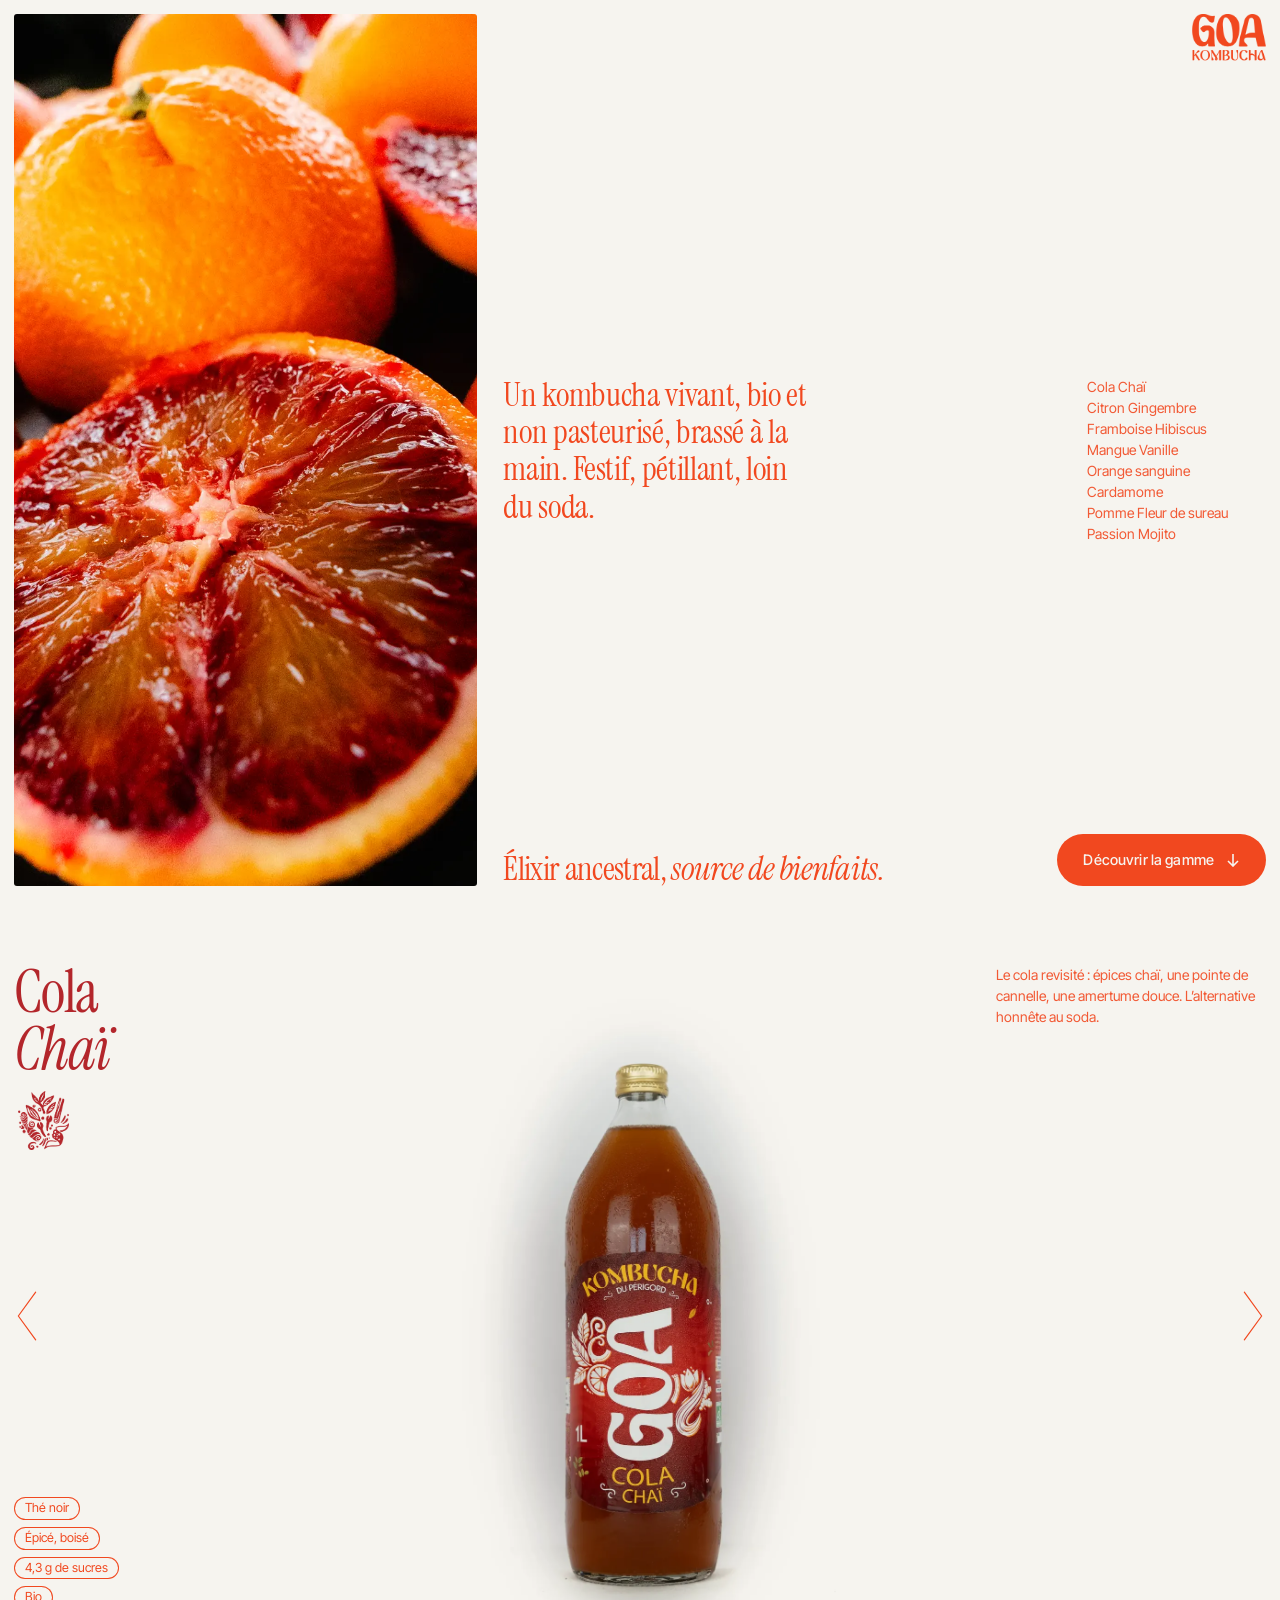
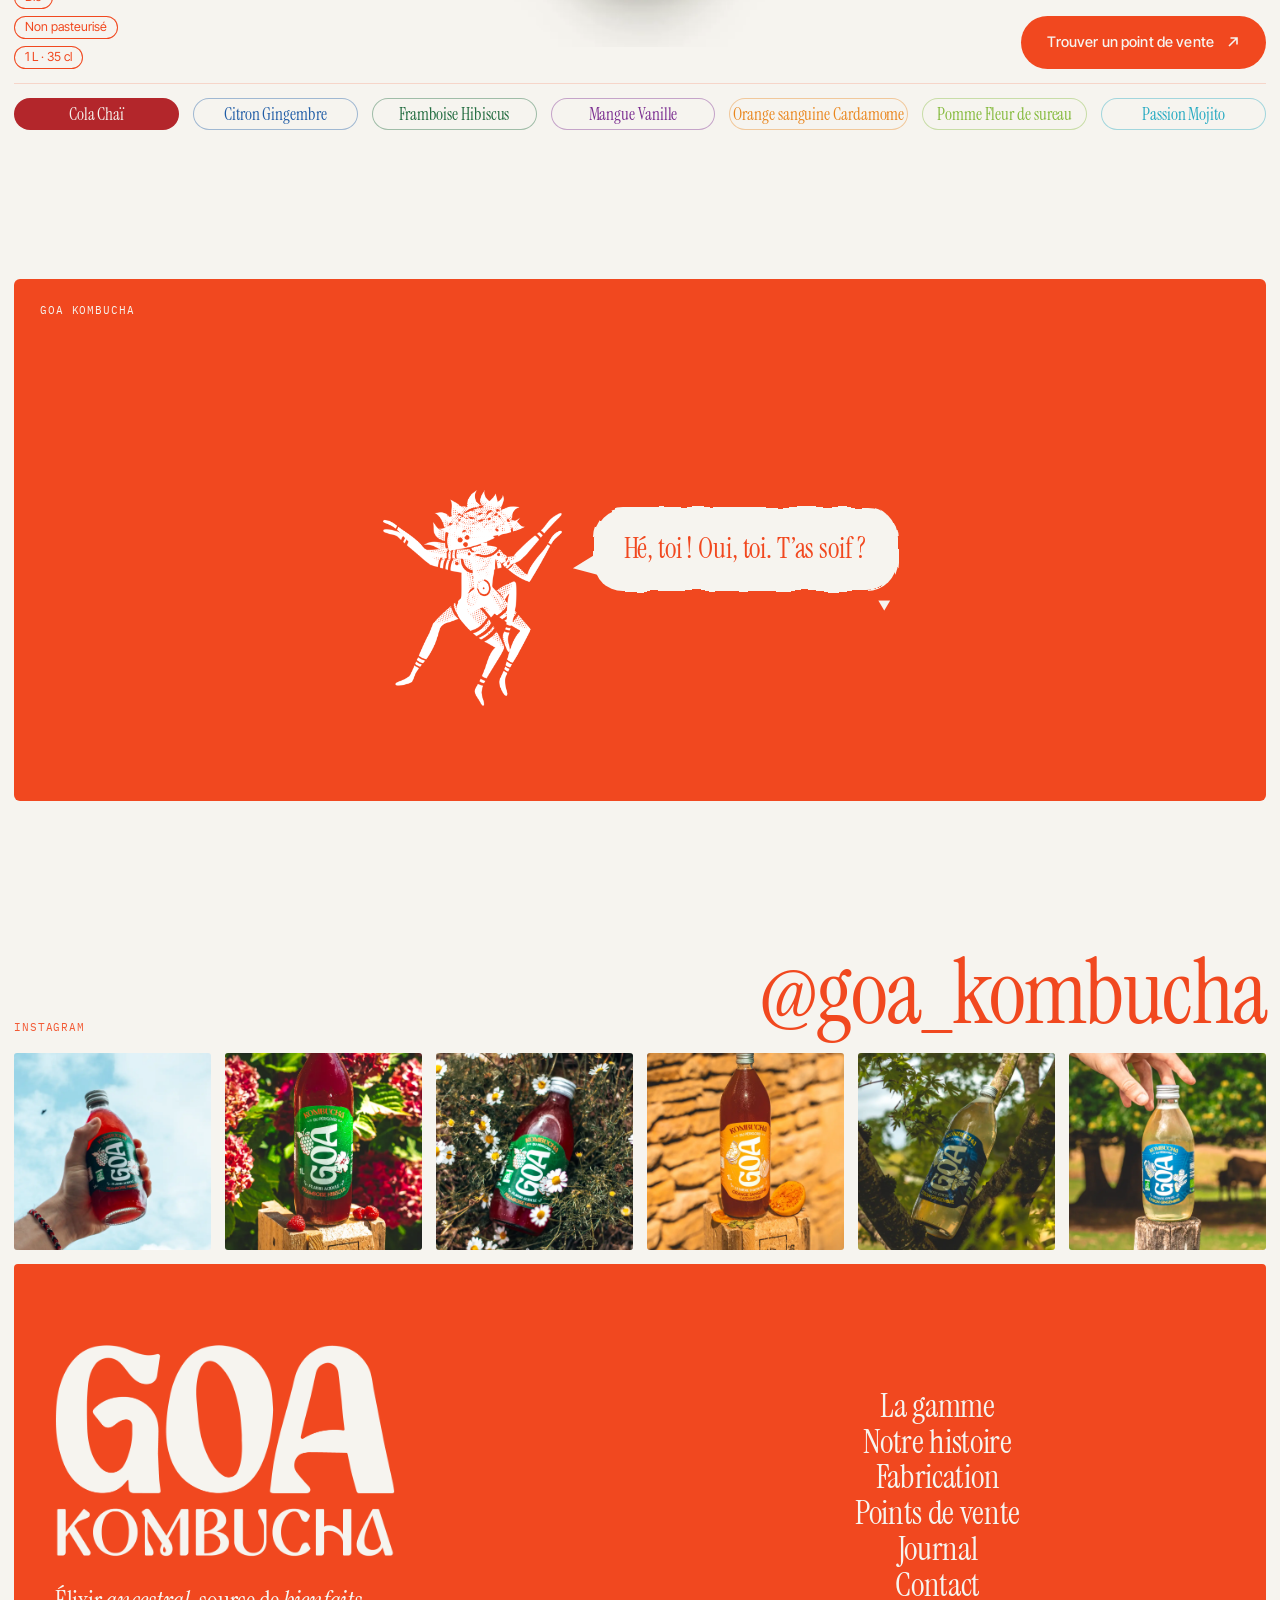
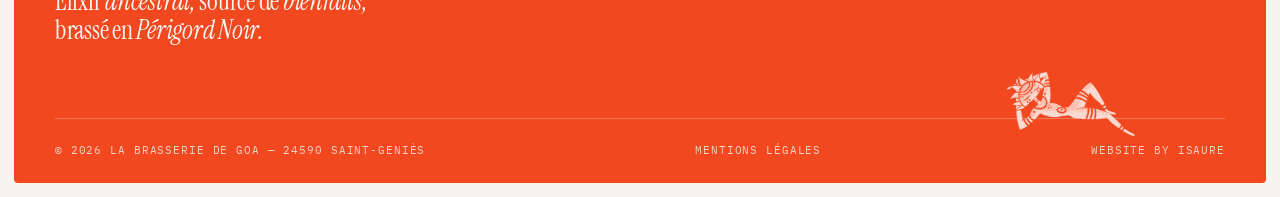
==== commit 7b67002e: "V2 : gamme colorée par saveur, menu sans crochets, favicon orange, FAQ animée - Gamme : pastilles, t" ====
--- a/maquette-v2/index.html
+++ b/maquette-v2/index.html
@@ -5,7 +5,7 @@
 <meta name="viewport" content="width=device-width, initial-scale=1">
 <title>GOA Kombucha — Kombucha bio du Périgord</title>
 <meta name="description" content="GOA Kombucha — kombucha bio, vivant et non pasteurisé, brassé en Périgord Noir.">
-<link rel="icon" href="img/logo/goa-rond.png">
+<link rel="icon" type="image/png" href="img/logo/goa-rond-orange.png">
 <link rel="preconnect" href="https://fonts.googleapis.com">
 <link rel="preconnect" href="https://fonts.gstatic.com" crossorigin>
 <link href="https://fonts.googleapis.com/css2?family=Instrument+Serif:ital@0;1&family=IBM+Plex+Mono:wght@400;500&family=Inter+Tight:wght@400;500;600&display=swap" rel="stylesheet">
--- a/maquette-v2/style.css
+++ b/maquette-v2/style.css
@@ -160,6 +160,8 @@
 .stage__title { font-size: clamp(46px, 4.6vw, 78px); line-height: .96; margin-top: 0; animation: popUp .5s var(--ease) backwards; }
 .stage__title span, .stage__title em { display: block; }
 .stage__title em { font-style: italic; }
+/* les deux mots du titre, la pastille active et l'illustration prennent la couleur de l'étiquette de la saveur (--c, posée par app.js) */
+.stage__title, .stage__title em { color: var(--c); transition: color .4s; }
 .stage__mid { position: relative; display: grid; place-items: center; padding-block: clamp(10px, 2vh, 24px); }
 .stage__bottle { height: clamp(300px, 56vh, 560px); width: auto; max-width: 100%; object-fit: contain; mix-blend-mode: multiply; animation: pop .6s var(--pop) backwards; transition: transform .3s ease-out; }
 .stage__bottle.label { height: auto; width: min(52vw, 560px); mix-blend-mode: normal; border-radius: 4px; transform: rotate(-5deg); }
@@ -580,8 +582,10 @@
 .pick { display: block; }
 .pick:hover, .pick.is-on { transform: none; }
 .pick__name { display: block; padding: 8px 4px; border-radius: 99px; background: none; box-shadow: inset 0 0 0 1px var(--line); font-size: 12.5px; line-height: 1.25; text-align: center; white-space: nowrap; overflow: hidden; text-overflow: ellipsis; transition: background-color .25s, color .25s, box-shadow .25s, transform .35s var(--pop); }
-.pick:hover .pick__name { transform: scale(1.04); box-shadow: inset 0 0 0 1px var(--ink); }
-.pick.is-on .pick__name { background: var(--ink); color: var(--paper); box-shadow: none; }
+.pick:hover .pick__name { transform: scale(1.04); box-shadow: inset 0 0 0 1px var(--c); }
+/* chaque pastille porte la couleur de l'étiquette de sa saveur (--c posée par app.js sur le bouton) */
+.pick .pick__name { color: var(--c); box-shadow: inset 0 0 0 1px color-mix(in srgb, var(--c) 40%, transparent); }
+.pick.is-on .pick__name, .pick.is-on:hover .pick__name { background: var(--c); color: var(--paper); box-shadow: none; }
 @media (min-width: 901px) {
   .gamme { height: calc(100svh - 56px); min-height: 580px; padding: var(--hdr) 0 14px; display: flex; flex-direction: column; scroll-margin-top: calc(var(--hdr) * -1 + 28px); }   /* la section (écran − 56 px) se pose avec 28 px d'air en haut et 28 px en bas : contenu centré */   /* la section réserve déjà la place de l'en-tête : l'ancre ne doit pas la doubler */
   .gamme > .wrap { flex: 1; min-height: 0; display: flex; flex-direction: column; }
@@ -601,7 +605,7 @@
 @media (max-width: 900px) { .pickrow { display: flex; overflow-x: auto; scroll-snap-type: x mandatory; gap: 8px; } .pick { flex: 0 0 auto; scroll-snap-align: start; } .pick__name { padding: 8px 14px; white-space: nowrap; } }
 
 /* un petit ingrédient sous le titre (essai : à retirer en supprimant .stage__fruit) */
-.stage__fruit { display: block; width: clamp(46px, 4.6vw, 72px); aspect-ratio: 1; margin-top: 14px; background: var(--ink); -webkit-mask: var(--m) center / contain no-repeat; mask: var(--m) center / contain no-repeat; transform-origin: 30% 70%; animation: fruitIn .7s var(--pop) backwards; }
+.stage__fruit { display: block; width: clamp(46px, 4.6vw, 72px); aspect-ratio: 1; margin-top: 14px; background: var(--c); transition: background-color .4s; -webkit-mask: var(--m) center / contain no-repeat; mask: var(--m) center / contain no-repeat; transform-origin: 30% 70%; animation: fruitIn .7s var(--pop) backwards; }
 @keyframes fruitIn { from { opacity: 0; transform: scale(.6) rotate(-20deg); } }
 
 .stage { position: relative; }
@@ -932,3 +936,24 @@
   .nf__perso { margin: 0 0 0 20px; width: 120px; }
   .nf__count { position: static; grid-column: 1 / -1; }
 }
+
+
+/* =========================================================
+   MENU : sans crochets, en serif (même voix que le pied de page)
+   ========================================================= */
+@media (min-width: 1001px) {
+  .nav a.br { gap: 0; font-family: var(--f-display); font-size: 20px; line-height: 1.2; text-transform: none; letter-spacing: -.005em;
+    padding-bottom: 3px; background: linear-gradient(currentColor, currentColor) 0 100% / 0 1.5px no-repeat;
+    transition: background-size .5s var(--ease), color .25s; }
+  .nav a.br::before, .nav a.br::after { content: none; }
+  .nav a.br:hover { gap: 0; color: var(--terra); font-style: italic; background-size: 100% 1.5px; }
+  .nav a.br[aria-current="page"] { background-size: 100% 1.5px; }
+  /* Espace pro : une pastille au trait, pleine au survol */
+  .hdr__pro.br { gap: 0; padding: 7px 16px; border-radius: 99px; box-shadow: inset 0 0 0 1.5px currentColor; font-family: var(--f-sans); font-size: 13.5px; font-weight: 500; text-transform: none; letter-spacing: 0;
+    transition: background-color .3s, color .3s, transform .45s var(--pop); }
+  .hdr__pro.br::before, .hdr__pro.br::after { content: none; }
+  .hdr__pro.br:hover { gap: 0; background: var(--ink); color: var(--paper); transform: scale(1.05) rotate(-2deg); }
+}
+
+/* pastilles de la gamme : la police des titres */
+.pick__name { font-family: var(--f-display); font-size: 17px; letter-spacing: -.005em; line-height: 1.2; padding-block: 6px; }
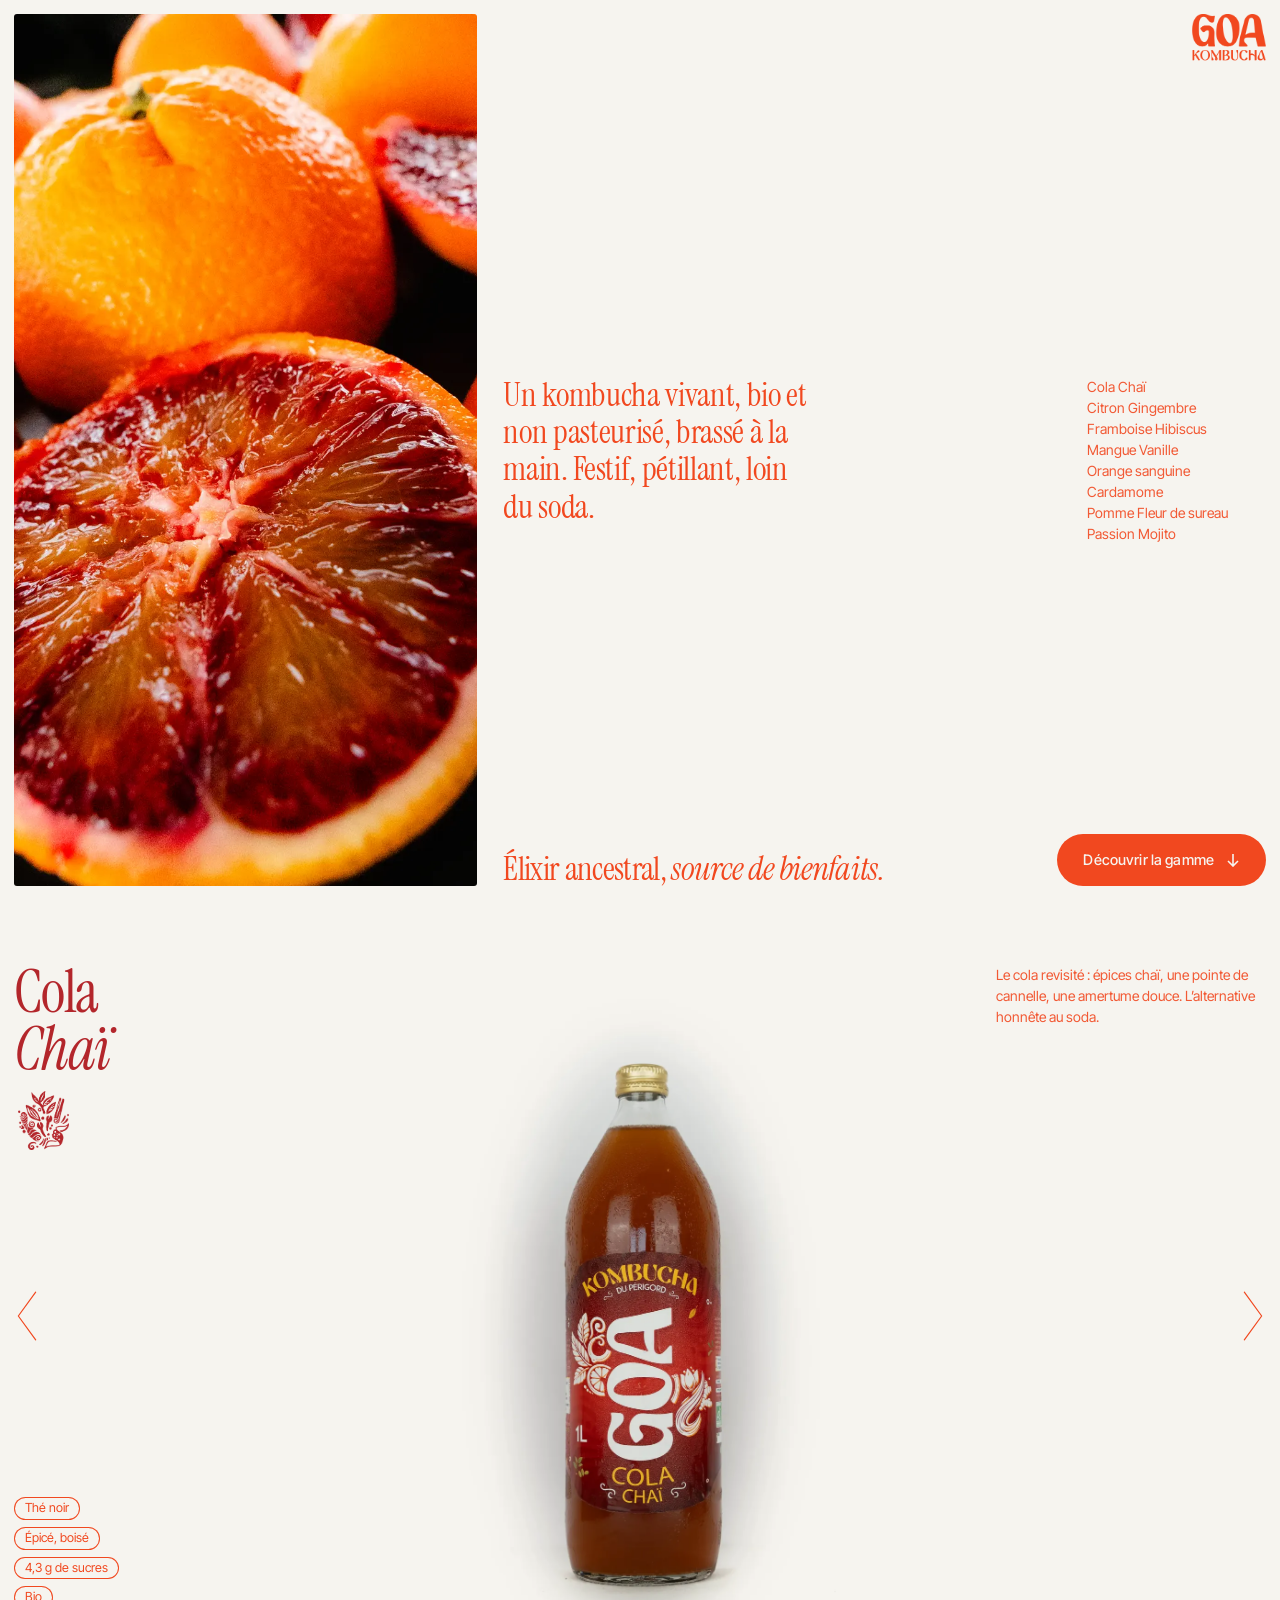
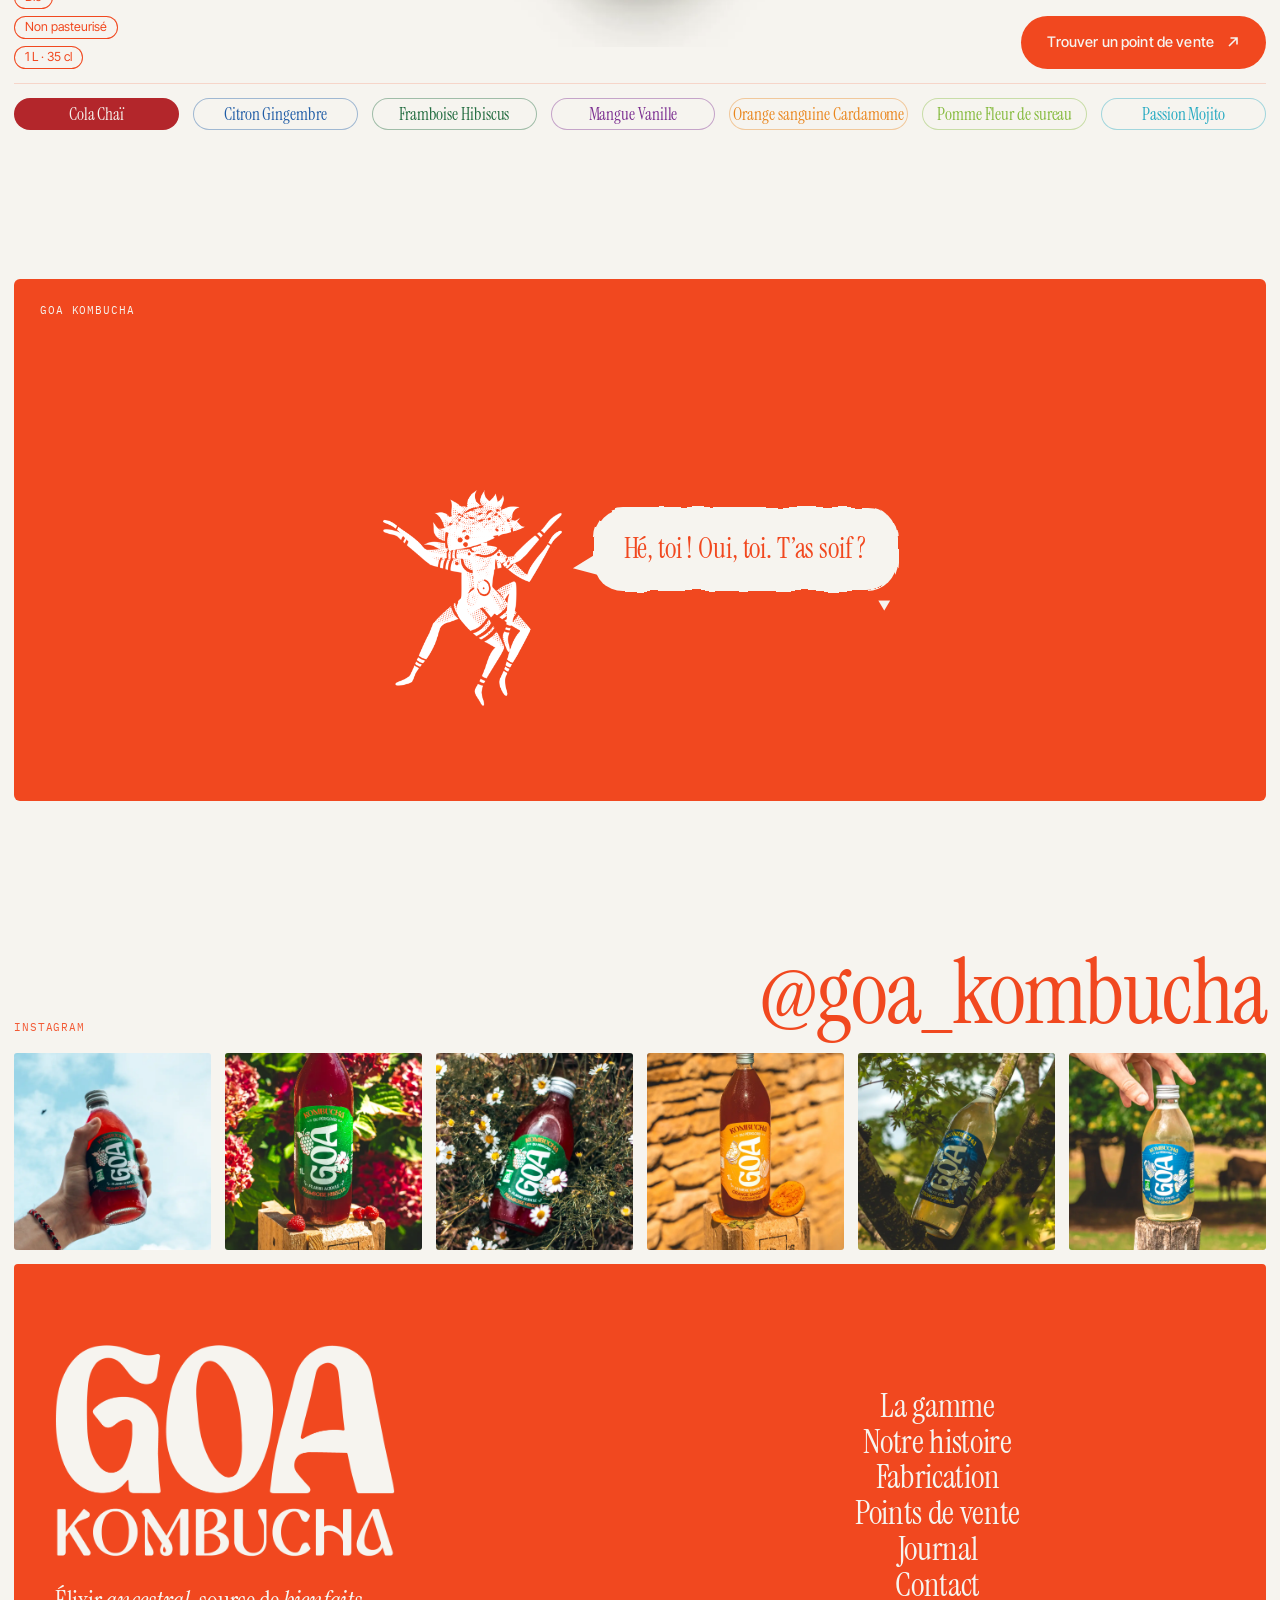
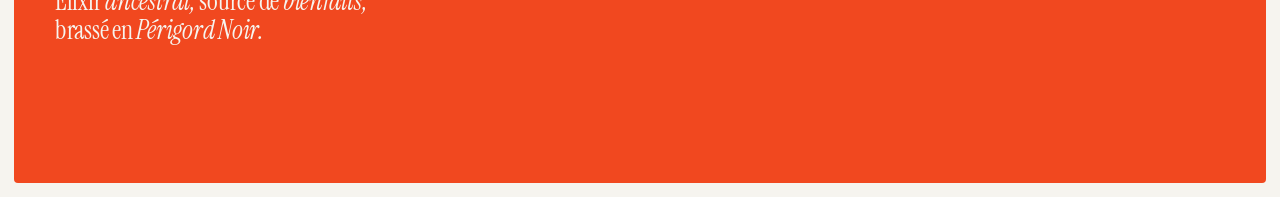
==== commit f46f2aeb: "V2 : contact refait (grande phrase, coordonnées, photo + fiche), flèches sans tremblement, finitions" ====
--- a/maquette-v2/index.html
+++ b/maquette-v2/index.html
@@ -18,7 +18,7 @@
   <nav class="nav" aria-label="Navigation principale"><a class="tag br" href="#gamme" data-en="Range">La gamme</a><a class="tag br" href="histoire.html" data-en="Story">Histoire</a><a class="tag br" href="fabrication.html" data-en="Making">Fabrication</a><a class="tag br" href="points-de-vente.html" data-en="Where to buy">Points de vente</a><a class="tag br" href="journal.html" data-en="Journal">Journal</a><a class="tag br" href="contact.html" data-en="Contact">Contact</a></nav>
   <div class="hdr__right">
     <div class="lang tag"><button class="is-on" data-lang="fr">FR</button><span>/</span><button data-lang="en">EN</button></div>
-    <a class="tag br hdr__pro" href="#" data-pro data-en="Pro area">Espace pro</a>
+    <a class="tag br hdr__pro" href="#" data-pro data-en="Pro area ↗">Espace pro ↗</a>
     <button class="burger" aria-expanded="false" aria-label="Menu"><i></i></button>
   </div>
 </header>
@@ -104,7 +104,7 @@
       <a href="index.html#gamme">La gamme</a><a href="histoire.html">Notre histoire</a><a href="fabrication.html">Fabrication</a>
       <a href="points-de-vente.html">Points de vente</a><a href="journal.html">Journal</a><a href="contact.html">Contact</a>
     </nav>
-    <div class="ft__legal"><img class="ft__sleep" src="img/persos/dormir.webp" alt=""><span>© 2026 La Brasserie de GOA — 24590 Saint-Geniès</span><a href="#">Mentions légales</a><a href="https://isaure-lohest.com/" target="_blank" rel="noopener">Website by Isaure</a></div>
+    <div class="ft__legal"><img class="ft__sleep" src="img/persos/dormir.webp" alt=""><span>© 2026 La Brasserie de GOA — 24590 Saint-Geniès</span><a href="#">Mentions légales</a><a href="https://isaure-lohest.com/" target="_blank" rel="noopener">Website by Isaure ↗</a></div>
   </div>
 </footer>
 
--- a/maquette-v2/style.css
+++ b/maquette-v2/style.css
@@ -168,9 +168,10 @@
 .stage__bottle:hover { transform: scale(1.06) rotate(-3deg); }
 .stage__bottle.label:hover { transform: scale(1.05) rotate(-2deg); }
 .stage__arrow { position: absolute; top: 50%; width: 26px; margin-top: -26px; color: var(--ink); transition: transform .3s ease-out, opacity .2s; }
-.stage__arrow svg { display: block; width: 100%; height: auto; overflow: visible; }
+.stage__arrow::before { content: ''; position: absolute; inset: -14px -18px; }   /* zone cliquable élargie : plus de bord où le curseur hésite */
+.stage__arrow svg { display: block; width: 100%; height: auto; overflow: visible; transition: transform .3s ease-out; }
 .stage__arrow--l { left: clamp(0px, 4vw, 70px); } .stage__arrow--r { right: clamp(0px, 4vw, 70px); }
-.stage__arrow--l:hover { transform: translateX(-6px); } .stage__arrow--r:hover { transform: translateX(6px); }
+.stage__arrow--l:hover svg { transform: translateX(-6px); } .stage__arrow--r:hover svg { transform: translateX(6px); }
 .stage__bottom { display: grid; grid-template-columns: repeat(12, 1fr); column-gap: 20px; align-items: end; }
 .pills { grid-column: 1 / 5; display: grid; justify-items: start; gap: 6px; }
 .pill { display: inline-block; padding: 3px 12px; border-radius: 99px; box-shadow: inset 0 0 0 1px var(--terra); color: var(--terra); font-size: 13px; line-height: 1.5; transition: transform .35s var(--pop), background-color .2s, color .2s; }
@@ -253,6 +254,7 @@
 .ft__phrase em { font-style: italic; }
 
 .ft__legal { grid-column: 1 / -1; display: flex; flex-wrap: wrap; justify-content: space-between; gap: 8px 28px; padding-top: 16px; border-top: 1px solid var(--line); font-family: var(--f-mono); font-size: 11px; font-weight: 400; letter-spacing: .08em; text-transform: uppercase; opacity: .8; }
+.ft__legal span + a { margin-right: auto; }   /* mentions légales juste après le ©, les crédits restent à droite */
 @media (max-width: 860px) { .ft__brand { grid-column: 1 / -1; }  }
 
 /* ---------- Fiche saveur (tiroir) ---------- */
@@ -485,7 +487,6 @@
 /* 1 · ouverture en croix (première version) : un point parcourt le trait, le personnage le suit */
 .fab { height: 230svh; }
 .fab__stick { position: sticky; top: var(--hdr); height: calc(100svh - var(--hdr)); min-height: 520px; overflow: hidden; }
-.fab__crumb { position: absolute; left: var(--gut); top: 18px; margin: 0; color: var(--ink-2); }
 .fab__in { position: absolute; inset: 0 var(--gut); }
 .fab__track { position: absolute; top: 58%; left: 0; right: 0; height: 1px; pointer-events: none; }
 .fab__line, .fab__ink { position: absolute; inset: 0; transform-origin: left; }
@@ -754,14 +755,29 @@
 .cf__2 { display: grid; grid-template-columns: 1fr 1fr; gap: 20px; }
 @media (max-width: 560px) { .cf__2 { grid-template-columns: 1fr; } }
 
-/* page contact centrée : l'intro au-dessus, la fiche au milieu */
-.ct { display: flex; flex-direction: column; align-items: center; gap: clamp(28px, 5vh, 52px); padding-top: clamp(28px, 6vh, 64px); }
-.ct__intro { grid-column: auto; justify-items: center; text-align: center; width: min(100%, 760px); }
-.ct__title { margin-top: 0; }
-.ct__lead { max-width: 36ch; }
-.ct__list { justify-items: center; }
-.ct__perso { order: -1; width: clamp(84px, 8vw, 120px); margin-top: 0; }
-.cf { grid-column: auto; width: min(100%, 760px); margin-top: 0; }
+/* page contact : une grande phrase en alinéa, les coordonnées dessous, la fiche tout en bas */
+.ct { display: flex; flex-direction: column; align-items: stretch; gap: clamp(48px, 9vh, 96px); padding-top: clamp(40px, 9vh, 110px); }
+.ct__top { display: flex; flex-direction: column; justify-content: flex-end; gap: clamp(90px, 17vh, 190px); min-height: calc(100svh - var(--hdr) - clamp(40px, 9vh, 110px) - 40px); }   /* première vue : la phrase et les coordonnées, le formulaire reste dessous */
+.ct__intro { display: flex; align-items: flex-end; justify-content: space-between; gap: clamp(20px, 4vw, 60px); }
+.ct__title { margin: 0; max-width: 26em; font-size: clamp(38px, 5.4vw, 92px); line-height: 1; text-indent: clamp(60px, 18vw, 330px); text-wrap: balance; }
+.ct__coords { position: relative; display: grid; grid-template-columns: repeat(12, 1fr); column-gap: 20px; row-gap: 22px; align-items: start; font-size: clamp(17px, 1.5vw, 22px); line-height: 1.3; }
+.ct__row { display: grid; gap: 6px; justify-items: start; }
+.ct__row:nth-child(1) { grid-column: 1 / 5; } .ct__row:nth-child(2) { grid-column: 5 / 8; }
+.ct__row:nth-child(3) { grid-column: 8 / 10; } .ct__row:nth-child(4) { grid-column: 10 / 13; }
+.ct__row .br::before, .ct__row .br::after { content: none; }
+.ct__row .br:hover { gap: 0; font-style: italic; }   /* sans crochets : le survol passe en italique, comme le menu */
+.ct__row .tag { color: var(--ink-2); padding: 0; }
+.ct__perso { flex: none; width: clamp(96px, 11vw, 170px); margin: 0; }
+.ct__bottom { display: grid; grid-template-columns: 1fr 1fr; gap: 20px; align-items: stretch; }   /* la photo prend la hauteur de la fiche */
+.ct__photo { position: relative; margin: 0; border-radius: 4px; overflow: hidden; min-height: 320px; }
+.ct__photo img { position: absolute; inset: 0; width: 100%; height: 100%; object-fit: cover; }
+.cf { grid-column: auto; width: auto; margin-top: 0; }
+@media (max-width: 900px) {
+  .ct__row:nth-child(n) { grid-column: 1 / -1; }
+  .ct__intro { flex-direction: column-reverse; }
+  .ct__bottom { grid-template-columns: 1fr; }
+  .ct__photo { min-height: 0; aspect-ratio: 4 / 3; }
+}
 
 /* la bouteille se fond dans la page par « multiply » : le bloc qui l'anime doit avoir le fond de la page, sinon un rectangle blanc apparaît le temps de l'entrée */
 .stage { background: var(--paper); }
@@ -836,8 +852,10 @@
 .jr__bar { display: flex; justify-content: flex-end; align-items: center; margin-bottom: 14px; }
 .jr__arrows { display: flex; gap: 22px; }
 .jr__arrow { width: 22px; color: var(--ink); transition: transform .3s ease-out, opacity .2s; }
-.jr__arrow svg { display: block; width: 100%; height: auto; }
-.jr__arrow[data-dir="-1"]:hover { transform: translateX(-4px); } .jr__arrow[data-dir="1"]:hover { transform: translateX(4px); }
+.jr__arrow { position: relative; }
+.jr__arrow::before { content: ''; position: absolute; inset: -12px -11px; }
+.jr__arrow svg { display: block; width: 100%; height: auto; transition: transform .3s ease-out; }
+.jr__arrow[data-dir="-1"]:hover svg { transform: translateX(-4px); } .jr__arrow[data-dir="1"]:hover svg { transform: translateX(4px); }
 .jr__arrow:disabled { opacity: .25; pointer-events: none; }
 .jr__track { display: flex; gap: 14px; overflow-x: auto; scroll-snap-type: x mandatory; scrollbar-width: none; padding-bottom: 6px; }
 .jr__track::-webkit-scrollbar { display: none; }
@@ -947,13 +965,25 @@
     transition: background-size .5s var(--ease), color .25s; }
   .nav a.br::before, .nav a.br::after { content: none; }
   .nav a.br:hover { gap: 0; color: var(--terra); font-style: italic; background-size: 100% 1.5px; }
-  .nav a.br[aria-current="page"] { background-size: 100% 1.5px; }
+  .nav a.br[aria-current="page"] { background-size: 100% 1.5px; font-style: italic; }
   /* Espace pro : une pastille au trait, pleine au survol */
   .hdr__pro.br { gap: 0; padding: 7px 16px; border-radius: 99px; box-shadow: inset 0 0 0 1.5px currentColor; font-family: var(--f-sans); font-size: 13.5px; font-weight: 500; text-transform: none; letter-spacing: 0;
     transition: background-color .3s, color .3s, transform .45s var(--pop); }
-  .hdr__pro.br::before, .hdr__pro.br::after { content: none; }
+  .hdr__pro.br { position: relative; }
+  .hdr__pro.br::after { content: none; }
+  .hdr__pro.br::before { content: ''; position: absolute; inset: -8px -6px; border-radius: 99px; }   /* zone de survol élargie : le bouton qui grandit et pivote ne la quitte plus */
   .hdr__pro.br:hover { gap: 0; background: var(--ink); color: var(--paper); transform: scale(1.05) rotate(-2deg); }
 }
 
 /* pastilles de la gamme : la police des titres */
 .pick__name { font-family: var(--f-display); font-size: 17px; letter-spacing: -.005em; line-height: 1.2; padding-block: 6px; }
+
+
+/* gamme : au changement de saveur, le texte, le tag et les pastilles se renouvellent d'un petit mouvement (on voit que ça change) */
+@keyframes swapIn { from { opacity: 0; transform: translateY(12px); } to { opacity: 1; transform: none; } }
+.stage__tag, .stage__desc { animation: swapIn .55s var(--ease) backwards; }
+.stage__tag { animation-delay: .04s; }
+.stage__desc { animation-delay: .14s; }
+.stage .pills li { animation: swapIn .5s var(--ease) backwards; }
+.stage .pills li:nth-child(1) { animation-delay: .1s; } .stage .pills li:nth-child(2) { animation-delay: .15s; } .stage .pills li:nth-child(3) { animation-delay: .2s; }
+.stage .pills li:nth-child(4) { animation-delay: .25s; } .stage .pills li:nth-child(5) { animation-delay: .3s; } .stage .pills li:nth-child(6) { animation-delay: .35s; }
